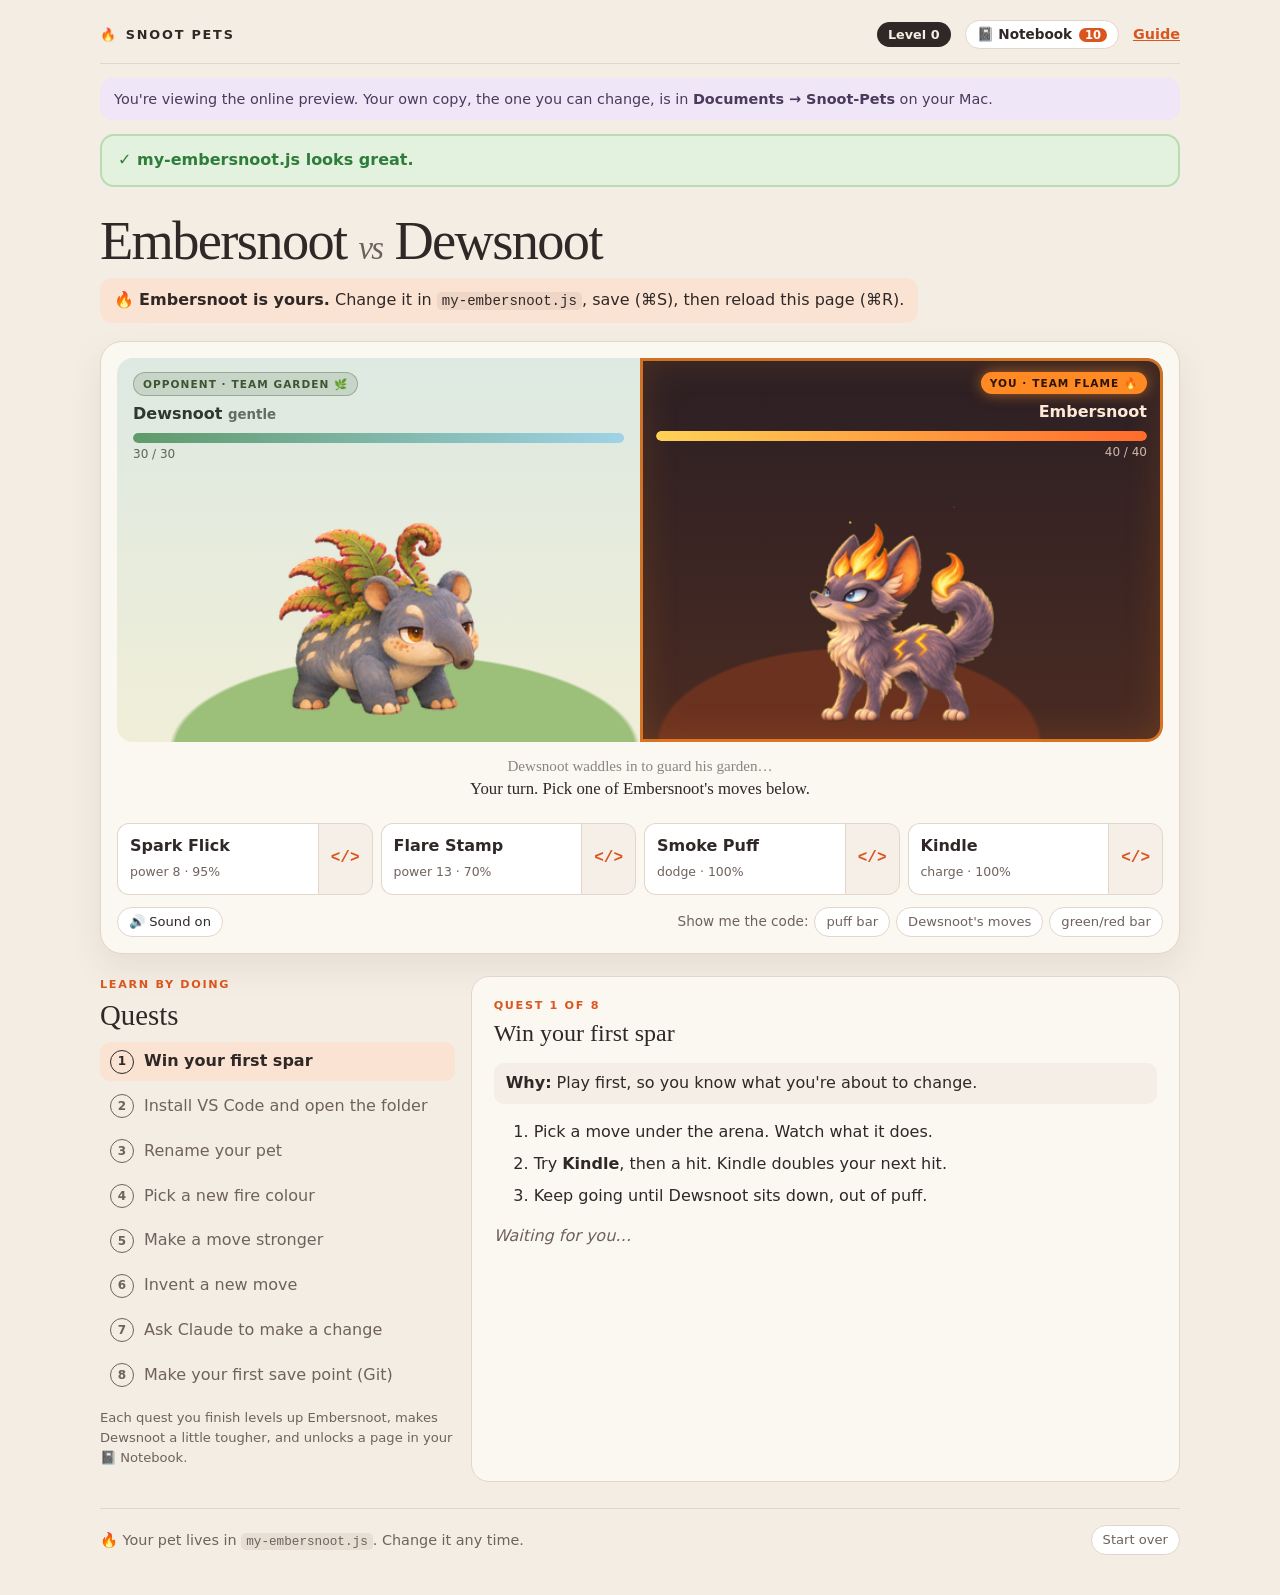
==== index.html @ 7a3603a2 "Add Codex's painted Embersnoot - Painted sprite sheet by Codex (50 frames), plus its notes, contact " ====
<!doctype html>
<html lang="en">
<head>
  <meta charset="utf-8">
  <meta name="viewport" content="width=device-width, initial-scale=1">
  <meta name="robots" content="noindex, nofollow">
  <title>Snoot Pets</title>
  <link rel="stylesheet" href="game-parts/styles.css">
  <!-- This tiny script listens for typos in my-embersnoot.js,
       so the red bar can say which line has the problem. -->
  <script>
    window.SNOOT_ERRORS = [];
    window.addEventListener("error", function (e) {
      if (String(e.filename || "").indexOf("my-embersnoot.js") !== -1)
        window.SNOOT_ERRORS.push({ line: e.lineno, message: e.message });
    });
  </script>
</head>
<body>
  <main class="shell">
    <header class="top">
      <div class="brand"><span class="brand-mark" aria-hidden="true">🔥</span> SNOOT PETS</div>
      <nav class="top-links">
        <span class="level" id="level">Level 0</span>
        <button type="button" class="notebook-btn" id="notebook-open">📓 Notebook <span class="nb-count" id="nb-count"></span></button>
        <a href="guide.html">Guide</a>
      </nav>
    </header>

    <p class="preview-banner" id="preview-banner" hidden>You're viewing the online preview. Your own copy, the one you can change, is in <b>Documents → Snoot-Pets</b> on your Mac.</p>

    <div class="whats-new" id="whats-new" role="status" hidden></div>

    <div id="checker" class="checker" role="status" aria-live="polite"></div>

    <section class="hero">
      <h1><span class="pet-name">Embersnoot</span> <span class="vs">vs</span> Dewsnoot</h1>
      <p class="yours">🔥 <b><span class="pet-name">Embersnoot</span> is yours.</b> Change it in <code>my-embersnoot.js</code>, save (⌘S), then reload this page (⌘R).</p>
    </section>

    <section class="arena-card" aria-label="Battle arena">
      <div class="arena" id="arena">
        <!-- LEFT: the opponent -->
        <div class="side side-dew">
          <span class="team-badge badge-them">OPPONENT · TEAM GARDEN 🌿</span>
          <div class="nameplate">
            <span>Dewsnoot <small id="dew-level">gentle</small></span>
            <span class="tag" id="dew-shield" hidden>fern shield</span>
          </div>
          <div class="bar"><div class="fill fill-dew" id="dew-bar"></div></div>
          <span class="puff" id="dew-puff">30 / 30</span>
          <div class="dew-stage">
            <div class="dew-mover" id="dew-mover">
              <div class="shield-bubble" id="shield-bubble" hidden></div>
              <div class="dew-scale"><div class="dew-sprite" id="dew-sprite" role="img" aria-label="Dewsnoot, the opponent: a slate-blue garden creature with a fern fan"></div></div>
            </div>
          </div>
        </div>
        <!-- RIGHT: your pet -->
        <div class="side side-ember">
          <span class="team-badge badge-you" id="badge-you">YOU · TEAM FLAME 🔥</span>
          <div class="nameplate">
            <span class="pet-name">Embersnoot</span>
            <span class="tag" id="ember-charged" hidden>kindled ×2</span>
          </div>
          <div class="bar"><div class="fill fill-ember" id="ember-bar"></div></div>
          <span class="puff" id="ember-puff">40 / 40</span>
          <canvas id="ember-canvas" class="ember-canvas" role="img" aria-label="Your pet: a painted fire creature with a crown of flames, a soot mask and a flame-tipped tail"></canvas>
        </div>
        <div class="action-banner" id="action-banner" aria-hidden="true"></div>
        <div class="fx" id="fx" aria-hidden="true"></div>
      </div>

      <p class="battle-log" id="battle-log" role="status" aria-live="polite">Getting ready…</p>
      <div class="moves" id="moves"></div>
      <div class="save-reminder" id="save-reminder" role="status" hidden></div>
      <div class="arena-foot">
        <button type="button" class="primary" id="rematch" hidden>Spar again</button>
        <button type="button" class="chip" id="sound-toggle" aria-pressed="true">🔊 Sound on</button>
        <span class="peeks">Show me the code:
          <button type="button" class="chip" data-peek="bar">puff bar</button>
          <button type="button" class="chip" data-peek="dew">Dewsnoot's moves</button>
          <button type="button" class="chip" data-peek="checker">green/red bar</button>
        </span>
      </div>
    </section>

    <section class="peek" id="peek" hidden aria-labelledby="peek-title">
      <div class="peek-head"><h2 id="peek-title">Code</h2><button type="button" class="chip" id="peek-close">Close</button></div>
      <pre class="peek-code"><code id="peek-code"></code></pre>
      <p class="eyebrow">WHAT EACH PIECE MEANS</p>
      <ul class="peek-notes" id="peek-notes"></ul>
      <p class="peek-try" id="peek-try"></p>
    </section>

    <section class="quests" aria-labelledby="quests-title">
      <div class="quests-side">
        <p class="eyebrow">LEARN BY DOING</p>
        <h2 id="quests-title">Quests</h2>
        <ol class="quest-list" id="quest-list"></ol>
        <p class="small">Each quest you finish levels up <span class="pet-name">Embersnoot</span>, makes Dewsnoot a little tougher, and unlocks a page in your 📓 Notebook.</p>
      </div>
      <div class="quest-card" id="quest-card"></div>
    </section>

    <footer class="foot">
      <p>🔥 Your pet lives in <code>my-embersnoot.js</code>. Change it any time.</p>
      <button type="button" class="chip" id="start-over">Start over</button>
    </footer>
  </main>

  <!-- The Notebook: slides in from the right -->
  <aside class="notebook" id="notebook" hidden aria-labelledby="nb-title">
    <div class="nb-head">
      <div><p class="eyebrow">WHAT I'VE LEARNED</p><h2 id="nb-title">📓 Notebook</h2></div>
      <button type="button" class="chip" id="notebook-close">Close</button>
    </div>
    <p class="small">One idea per card. Use Next and Back, or the ← → keys. Quests unlock new cards, and each chapter ends with one quick question.</p>
    <div class="nb-tabs" id="nb-tabs"></div>
    <article class="nb-card" id="nb-card"></article>
    <div class="nb-nav">
      <button type="button" class="chip" id="nb-back">← Back</button>
      <div class="nb-dots" id="nb-dots" aria-hidden="true"></div>
      <button type="button" class="primary" id="nb-next">Next →</button>
    </div>
  </aside>

  <div class="toast" id="toast" role="status" aria-live="polite" hidden></div>

  <!-- The order matters: your pet's settings load first, then the game parts that use them. -->
  <script src="my-embersnoot.js"></script>
  <script src="game-parts/checker.js"></script>
  <script src="game-parts/sounds.js"></script>
  <script src="game-parts/notebook.js"></script>
  <script src="game-parts/embersnoot.js"></script>
  <script src="game-parts/dewsnoot.js"></script>
  <script src="game-parts/battle.js"></script>
  <script src="game-parts/lessons.js"></script>
</body>
</html>
---- game-parts/styles.css ----
/* =========================================================
   STYLES — the look of the page: colours, spacing, layout.
   Try changing a colour in :root below, save, and reload.
   ========================================================= */

:root {
  --paper: #f4ede4;
  --card: #fbf7f1;
  --ink: #2f2826;
  --muted: #6f625d;
  --line: #e2d6ca;
  --ember: #d9561f;
  --ember-soft: #fbe3d3;
  --moss: #5f7a45;
  --good: #2f7d3a;
  --good-bg: #e3f2df;
  --bad: #b3261e;
  --bad-bg: #fbe4e1;
}

* { box-sizing: border-box; }
/* Safety rule: anything switched to "hidden" stays hidden, whatever other styles say. */
[hidden] { display: none !important; }
body {
  margin: 0; background: var(--paper); color: var(--ink);
  font: 16px/1.55 ui-rounded, "Avenir Next", Avenir, "Segoe UI", system-ui, sans-serif;
}
button { font: inherit; color: inherit; cursor: pointer; }
button:focus-visible, a:focus-visible { outline: 3px solid rgba(217, 86, 31, .5); outline-offset: 2px; }
code { font-family: ui-monospace, SFMono-Regular, Menlo, monospace; font-size: .88em; background: rgba(120, 90, 70, .1); padding: 1px 5px; border-radius: 5px; }
.shell { width: min(1080px, calc(100% - 32px)); margin: 0 auto; padding-bottom: 40px; }

/* header */
.top { display: flex; justify-content: space-between; align-items: center; padding: 20px 0 14px; border-bottom: 1px solid var(--line); }
.brand { font-weight: 800; letter-spacing: .14em; font-size: .8rem; display: flex; gap: 8px; align-items: center; }
.top-links { display: flex; gap: 14px; align-items: center; font-size: .9rem; }
.top-links a { color: var(--ember); font-weight: 700; }
.level { background: var(--ink); color: var(--paper); border-radius: 99px; padding: 3px 11px; font-weight: 700; font-size: .8rem; }
.preview-banner { margin: 14px 0 0; padding: 10px 14px; border-radius: 12px; background: #efe6f7; color: #4a3a5c; font-size: .9rem; }

/* green / red checker bar */
.checker { margin: 14px 0 0; border-radius: 14px; padding: 12px 16px; border: 2px solid transparent; }
.checker p { margin: 0; }
.checker.good { background: var(--good-bg); border-color: #b9dcb2; color: var(--good); }
.checker.bad { background: var(--bad-bg); border-color: var(--bad); color: #5c1410; }
.checker-title { font-weight: 800; }
.checker ul { margin: 8px 0; padding-left: 20px; }
.checker li { margin: 4px 0; }
.checker-foot { font-size: .88rem; }

/* title */
.hero h1 { font: 500 clamp(2rem, 5.5vw, 3.4rem)/1.05 Georgia, "Times New Roman", serif; letter-spacing: -.03em; margin: 26px 0 8px; }
.vs { color: var(--muted); font-style: italic; font-size: .6em; }
.yours { margin: 0 0 18px; padding: 10px 14px; background: var(--ember-soft); border-radius: 12px; display: inline-block; }

/* arena */
.arena-card { background: var(--card); border: 1px solid var(--line); border-radius: 22px; padding: 16px; box-shadow: 0 14px 34px rgba(70, 45, 30, .08); }
.arena { position: relative; display: grid; grid-template-columns: minmax(0, 1fr) minmax(0, 1fr); border-radius: 16px; overflow: hidden; min-height: 330px; }
.side { position: relative; padding: 14px 16px 0; display: flex; flex-direction: column; }
.side-ember { background: radial-gradient(90% 60% at 40% 100%, #6b3220 0 40%, transparent 41%), linear-gradient(#2b1f24, #4a2b22); color: #ffe9d6; }
.side-dew { background: radial-gradient(100% 55% at 55% 102%, #9cbf7a 0 44%, transparent 45%), linear-gradient(#dde9e2, #f0eed8); color: #2c3a2c; }
.nameplate { display: flex; justify-content: space-between; align-items: center; font-weight: 800; gap: 8px; }
.nameplate small { font-weight: 600; opacity: .7; }
.tag { font-size: .72rem; padding: 2px 8px; border-radius: 99px; background: rgba(255, 210, 86, .25); border: 1px solid rgba(255, 210, 86, .6); }
.side-dew .tag { background: rgba(95, 122, 69, .15); border-color: rgba(95, 122, 69, .5); }
.bar { height: 10px; border-radius: 99px; background: rgba(0, 0, 0, .25); margin-top: 6px; overflow: hidden; }
.side-dew .bar { background: rgba(0, 0, 0, .1); }
.fill { height: 100%; width: 100%; border-radius: 99px; transition: width .5s ease; }
.fill-ember { background: linear-gradient(90deg, #ff6b2b, #ffd256); }
.fill-dew { background: linear-gradient(90deg, #5f9a6a, #9fd3e6); }
.puff { font-size: .75rem; opacity: .75; margin-top: 2px; }
/* Codex painted Embersnoot facing left, toward Dewsnoot, so no mirroring is needed. */
.ember-canvas { display: block; width: 260px; height: 280px; margin: auto auto 0; }
.dew-stage { margin-top: auto; height: 240px; display: flex; align-items: flex-end; justify-content: center; }
.dew-mover { position: relative; width: 192px; height: 208px; margin-bottom: 6px; }
/* Dewsnoot's art faces left; the minus sign mirrors him so he faces right, toward your pet. */
.dew-scale { width: 192px; height: 208px; transform: scale(-1.12, 1.12); transform-origin: 50% 100%; }
.dew-sprite { width: 192px; height: 208px; background: url("art/dewsnoot.png") no-repeat 0 0 / 1536px 2288px; }
.fx { position: absolute; inset: 0; pointer-events: none; }
.fx-spark, .fx-drop { position: absolute; left: 0; top: 0; width: 12px; height: 12px; margin: -6px; border-radius: 50%; }
.fx-spark { background: radial-gradient(circle, #fff6c2, #ffb030 50%, rgba(255, 90, 20, 0) 72%); }
.fx-drop { background: radial-gradient(circle at 35% 35%, #ffffff, #9fe0f4 45%, rgba(80, 160, 200, .2) 75%); border-radius: 50% 50% 50% 50% / 60% 60% 40% 40%; }

.battle-log { min-height: 3.4em; margin: 14px 4px 10px; font: 1.05rem/1.4 Georgia, "Times New Roman", serif; text-align: center; }
.battle-log span { display: block; }
.log-old { opacity: .55; font-size: .9em; }
.moves { display: grid; grid-template-columns: repeat(auto-fit, minmax(160px, 1fr)); gap: 8px; }
.move { display: flex; }
.move-btn { flex: 1; text-align: left; padding: 10px 12px; border: 1px solid var(--line); border-right: 0; border-radius: 12px 0 0 12px; background: #fff; }
.move-btn:hover:not(:disabled) { border-color: var(--ember); background: #fff8f2; }
.move-btn:disabled { opacity: .5; cursor: default; }
.move-name { display: block; font-weight: 800; }
.move-detail { font-size: .78rem; color: var(--muted); }
.peek-btn { padding: 0 12px; border: 1px solid var(--line); border-radius: 0 12px 12px 0; background: #f6efe8; font-family: ui-monospace, Menlo, monospace; font-weight: 700; color: var(--ember); }
.peek-btn:hover { background: var(--ember-soft); }
.arena-foot { display: flex; flex-wrap: wrap; gap: 10px; justify-content: space-between; align-items: center; margin-top: 12px; }
.peeks { font-size: .85rem; color: var(--muted); display: flex; flex-wrap: wrap; gap: 6px; align-items: center; }
.chip { border: 1px solid var(--line); background: #fff; border-radius: 99px; padding: 4px 11px; font-size: .82rem; }
.chip:hover { border-color: var(--ember); }
.primary { border: 0; background: var(--ember); color: #fff; border-radius: 99px; padding: 9px 18px; font-weight: 800; }
.primary:hover { background: #b9440f; }

/* code peek */
.peek { margin-top: 16px; background: #221c1d; color: #f3e9e2; border-radius: 18px; padding: 18px 20px; }
.peek-head { display: flex; justify-content: space-between; align-items: center; gap: 10px; }
.peek h2 { margin: 0; font: 500 1.4rem Georgia, serif; }
.peek .chip { background: transparent; color: inherit; border-color: #5a4a48; }
.peek-code { background: #151112; border-radius: 12px; padding: 14px; overflow-x: auto; font: .9rem/1.6 ui-monospace, Menlo, monospace; color: #ffd8a8; white-space: pre-wrap; }
.peek-code code { background: none; padding: 0; }
.peek .eyebrow { color: #e7a07a; }
.peek-notes { padding-left: 18px; margin: 6px 0 12px; }
.peek-notes li { margin: 6px 0; }
.peek-notes code, .peek-try code { background: #3a2e2d; color: #ffd8a8; }
.peek-try { margin: 0; padding-top: 10px; border-top: 1px solid #3d3231; font-size: .92rem; }

/* quests */
.quests { display: grid; grid-template-columns: minmax(220px, .8fr) 1.6fr; gap: 16px; margin-top: 22px; }
.eyebrow { margin: 0 0 6px; font-size: .7rem; font-weight: 800; letter-spacing: .15em; color: var(--ember); }
.quests h2 { margin: 0 0 10px; font: 500 1.8rem Georgia, serif; }
.quest-list { list-style: none; margin: 0; padding: 0; display: grid; gap: 6px; }
.quest { display: flex; gap: 10px; align-items: center; padding: 7px 10px; border-radius: 10px; color: var(--muted); }
.quest.current { background: var(--ember-soft); color: var(--ink); font-weight: 700; }
.quest.done { color: var(--good); }
.q-mark { display: grid; place-items: center; width: 24px; height: 24px; border-radius: 50%; border: 1px solid currentColor; font-size: .75rem; font-weight: 800; flex: none; }
.quest.done .q-mark { background: var(--good); color: #fff; border-color: var(--good); }
.small { font-size: .82rem; color: var(--muted); }
.quest-card { background: var(--card); border: 1px solid var(--line); border-radius: 18px; padding: 20px 22px; }
.quest-card h3 { margin: 0 0 8px; font: 500 1.5rem Georgia, serif; }
.why { background: #f4eee6; padding: 8px 12px; border-radius: 10px; }
.steps li, .ideas li { margin: 7px 0; }
.q-status { color: var(--muted); font-style: italic; }
.preview-note { background: #efe6f7; color: #4a3a5c; padding: 8px 12px; border-radius: 10px; font-size: .9rem; }

.foot { display: flex; justify-content: space-between; align-items: center; gap: 12px; flex-wrap: wrap; margin-top: 26px; padding-top: 16px; border-top: 1px solid var(--line); color: var(--muted); font-size: .9rem; }
.foot p { margin: 0; }
.toast { position: fixed; left: 50%; bottom: 20px; transform: translateX(-50%); width: min(560px, calc(100% - 32px)); background: var(--good); color: #fff; padding: 12px 16px; border-radius: 14px; box-shadow: 0 10px 30px rgba(0, 0, 0, .25); font-weight: 700; z-index: 10; }


/* who is who */
.team-badge { align-self: flex-start; font-size: .66rem; font-weight: 800; letter-spacing: .1em; padding: 3px 9px; border-radius: 99px; margin-bottom: 6px; }
.badge-you { align-self: flex-end; background: #ff8a24; color: #2b1408; box-shadow: 0 0 14px rgba(255, 138, 36, .6); }
.badge-them { background: rgba(60, 90, 50, .14); color: #3d5530; border: 1px solid rgba(60, 90, 50, .35); }
.side-ember { box-shadow: inset 0 0 0 3px rgba(255, 138, 36, .75), inset 0 0 40px rgba(255, 138, 36, .18); border-radius: 0 16px 16px 0; }
.side-ember .nameplate { flex-direction: row-reverse; }
.side-ember .puff { text-align: right; }
.side-ember .bar { transform: scaleX(-1); }

/* action banner, pop-ups, heal sparkles, shield bubble */
.action-banner { position: absolute; top: 46%; left: 50%; transform: translate(-50%, -50%) scale(.8); padding: 8px 16px; border-radius: 99px; font-weight: 800; white-space: nowrap; opacity: 0; transition: opacity .2s, transform .2s; pointer-events: none; z-index: 3; box-shadow: 0 6px 20px rgba(0, 0, 0, .25); }
.action-banner.show { opacity: 1; transform: translate(-50%, -50%) scale(1); }
.banner-ember { background: #ff8a24; color: #2b1408; }
.banner-dew { background: #e6f2dc; color: #2c4a24; border: 1px solid #9cbf7a; }
.fx-pop { position: absolute; font: 900 1.5rem/1 ui-rounded, "Avenir Next", system-ui, sans-serif; white-space: nowrap; text-shadow: 0 2px 0 rgba(0, 0, 0, .25), 0 0 8px rgba(255, 255, 255, .5); z-index: 4; }
.pop-dmg { color: #ff4a2b; font-size: 2rem; }
.pop-miss { color: #8d8d8d; }
.pop-heal { color: #3fae4f; font-size: 1.9rem; }
.pop-info { color: #ffd256; font-size: 1.05rem; -webkit-text-stroke: .5px #6b3a10; }
.fx-heal { position: absolute; color: #6fdc7c; font-size: 1.1rem; text-shadow: 0 0 6px #b8ffbf; z-index: 4; }
.shield-bubble { position: absolute; inset: 18% -8% -2% -8%; border-radius: 50% 50% 46% 46%; background: radial-gradient(ellipse at 50% 40%, rgba(160, 220, 140, .05), rgba(110, 180, 90, .28) 70%, rgba(80, 140, 60, .45)); border: 2px dashed rgba(70, 130, 50, .7); z-index: 2; animation: bubble 1.6s ease-in-out infinite; pointer-events: none; }
@keyframes bubble { 50% { transform: scale(1.04); } }

/* notebook drawer */
.notebook-btn { border: 1px solid var(--line); background: #fff; border-radius: 99px; padding: 3px 11px; font-size: .85rem; font-weight: 700; }
.notebook-btn:hover { border-color: var(--ember); }
.nb-count { background: var(--ember); color: #fff; border-radius: 99px; padding: 0 6px; font-size: .72rem; margin-left: 2px; }
.nb-count:empty { display: none; }
.notebook { position: fixed; top: 0; right: 0; bottom: 0; width: min(440px, 100%); background: var(--paper); border-left: 1px solid var(--line); box-shadow: -14px 0 40px rgba(40, 25, 15, .2); overflow-y: auto; padding: 20px 20px 40px; z-index: 20; }
.nb-head { display: flex; justify-content: space-between; align-items: flex-start; }
.nb-head h2 { margin: 0; font: 500 1.7rem Georgia, serif; }
.nb-page { background: var(--card); border: 1px solid var(--line); border-radius: 16px; padding: 14px 16px; margin: 12px 0; }
.nb-page h3 { margin: 0 0 6px; font: 500 1.2rem Georgia, serif; }
.nb-page p { margin: 6px 0; font-size: .93rem; }
.nb-from { font-size: .72rem; font-weight: 800; letter-spacing: .08em; color: var(--ember); text-transform: uppercase; }
.nb-page.locked { opacity: .55; background: transparent; border-style: dashed; }
.nb-page pre { background: #221c1d; color: #ffd8a8; border-radius: 10px; padding: 10px 12px; font: .82rem/1.55 ui-monospace, Menlo, monospace; white-space: pre-wrap; margin: 8px 0; }
.nb-takeaway { background: var(--ember-soft); border-radius: 10px; padding: 7px 10px; font-size: .9rem; }
.nb-pic { margin: 8px 0; }
.nb-strip { width: 346px; max-width: 100%; height: 62px; background: url("art/dewsnoot.png") no-repeat 0 0 / 461px 686px; border-radius: 8px; border: 1px solid var(--line); background-color: #fff; }
.nb-strip-labels { display: flex; font: .7rem ui-monospace, Menlo, monospace; color: var(--muted); }
.nb-strip-labels span { width: 57.6px; text-align: center; }
.nb-diagram { display: flex; gap: 8px; align-items: stretch; font-size: .82rem; }
.nb-box { flex: 1; border: 2px solid var(--line); border-radius: 12px; padding: 8px; text-align: center; background: #fff; }
.nb-box b { display: block; font-size: 1.4rem; }
.nb-box.dim { opacity: .5; border-style: dashed; }
.nb-swatches { display: flex; gap: 6px; flex-wrap: wrap; }
.nb-swatches span { padding: 4px 8px; border-radius: 8px; font: .78rem ui-monospace, Menlo, monospace; color: #fff; text-shadow: 0 1px 2px rgba(0,0,0,.5); }

/* notebook flashcards */
.nb-tabs { display: grid; grid-template-columns: 1fr 1fr; gap: 6px; margin: 12px 0; }
.nb-tab { display: flex; gap: 8px; align-items: center; text-align: left; border: 1px solid var(--line); background: #fff; border-radius: 12px; padding: 7px 9px; font-size: .8rem; }
.nb-tab small { display: block; color: var(--muted); font-size: .72rem; }
.nb-tab[aria-pressed="true"] { border-color: var(--ember); background: var(--ember-soft); }
.nb-tab-icon { font-size: 1.2rem; }
.nb-card { background: var(--card); border: 1px solid var(--line); border-radius: 16px; padding: 16px 18px; min-height: 300px; }
.nb-card h3 { margin: 2px 0 10px; font: 500 1.35rem Georgia, serif; }
.nb-card p { margin: 6px 0; font-size: .95rem; }
.nb-card.locked { opacity: .6; border-style: dashed; background: transparent; }
.nb-part { padding: 8px 0; border-top: 1px solid var(--line); }
.nb-label { margin: 0 0 4px !important; font-size: .68rem !important; font-weight: 800; letter-spacing: .14em; text-transform: uppercase; color: var(--muted); }
.nb-remember { background: var(--ember-soft); border: 0; border-radius: 10px; padding: 8px 10px; margin-top: 6px; }
.nb-card pre { background: #221c1d; color: #ffd8a8; border-radius: 10px; padding: 10px 12px; font: .82rem/1.55 ui-monospace, Menlo, monospace; white-space: pre-wrap; margin: 6px 0; }
.nb-quote { font-style: italic; background: #f4eee6; padding: 8px 10px; border-radius: 10px; }
.nb-nav { display: flex; justify-content: space-between; align-items: center; gap: 8px; margin-top: 12px; }
.nb-nav .chip:disabled { opacity: .4; cursor: default; }
.nb-dots { display: flex; gap: 5px; align-items: center; }
.nb-dot { width: 9px; height: 9px; border-radius: 50%; background: var(--line); }
.nb-dot.on { background: var(--ember); }
.nb-dot.q { width: 16px; height: 16px; display: grid; place-items: center; font-size: .65rem; font-weight: 800; color: #fff; background: #b9aa9e; }
.nb-dot.q.on { background: var(--ember); }
.nb-options { display: grid; gap: 8px; margin: 10px 0; }
.nb-option { text-align: left; border: 2px solid var(--line); background: #fff; border-radius: 12px; padding: 10px 12px; font-weight: 600; }
.nb-option:hover { border-color: var(--ember); }
.nb-option.right { border-color: var(--good); background: var(--good-bg); }
.nb-option.wrong { border-color: var(--bad); background: var(--bad-bg); }
.nb-feedback.good { color: var(--good); }
.nb-feedback.bad { color: var(--bad); }

/* what's new note */
.whats-new { margin: 14px 0 0; padding: 12px 14px; border-radius: 14px; background: #fff7e0; border: 2px solid #f1d27a; color: #4a3a12; display: flex; gap: 12px; align-items: flex-start; justify-content: space-between; }
/* "display: flex" above would beat the page's hidden switch, so this line makes hidden win. */
.whats-new[hidden] { display: none; }
.whats-new ul { margin: 6px 0 0; padding-left: 18px; }
.whats-new p { margin: 0; }
.quest.done button { all: unset; cursor: pointer; display: flex; gap: 10px; align-items: center; width: 100%; }
.quest.done button:hover .q-title { text-decoration: underline; }
.q-nb { margin-left: auto; font-size: .8rem; opacity: .7; }

/* save-point reminder */
.save-reminder { margin-top: 12px; padding: 12px 14px; border-radius: 14px; background: #eef3fb; border: 2px solid #8fb1e3; color: #23395e; }
.save-reminder p { margin: 0 0 8px; }
.save-actions { display: flex; gap: 8px; flex-wrap: wrap; align-items: center; }

/* guide page */
.guide { max-width: 820px; }
.guide section { background: var(--card); border: 1px solid var(--line); border-radius: 18px; padding: 20px 24px; margin: 14px 0; }
.guide h2 { margin: 0 0 10px; font: 500 1.6rem Georgia, serif; }
.guide .big { background: var(--ember-soft); border-color: #f1c4a6; }
.tree { background: #221c1d; color: #ffd8a8; border-radius: 12px; padding: 14px 16px; font: .9rem/1.7 ui-monospace, Menlo, monospace; overflow-x: auto; }
.guide dt { font-weight: 800; margin-top: 8px; }
.guide dd { margin: 2px 0 0; color: var(--muted); }

@media (max-width: 720px) {
  .quests { grid-template-columns: 1fr; }
  .arena { min-height: 260px; }
  .side { padding: 10px 10px 0; }
  .dew-stage { height: 170px; }
  .dew-mover { width: 150px; height: 162px; }
  .dew-scale { transform: scale(-.78, .78); transform-origin: 50% 0; margin-left: -21px; }
  .ember-canvas { width: 160px; height: 172px; }
  .team-badge { font-size: .56rem; letter-spacing: .04em; padding: 2px 7px; }
  .dew-mover { margin-bottom: 0; }
  .hero h1 { margin-top: 18px; }
}
@media (prefers-reduced-motion: reduce) {
  * { transition: none !important; scroll-behavior: auto !important; }
}
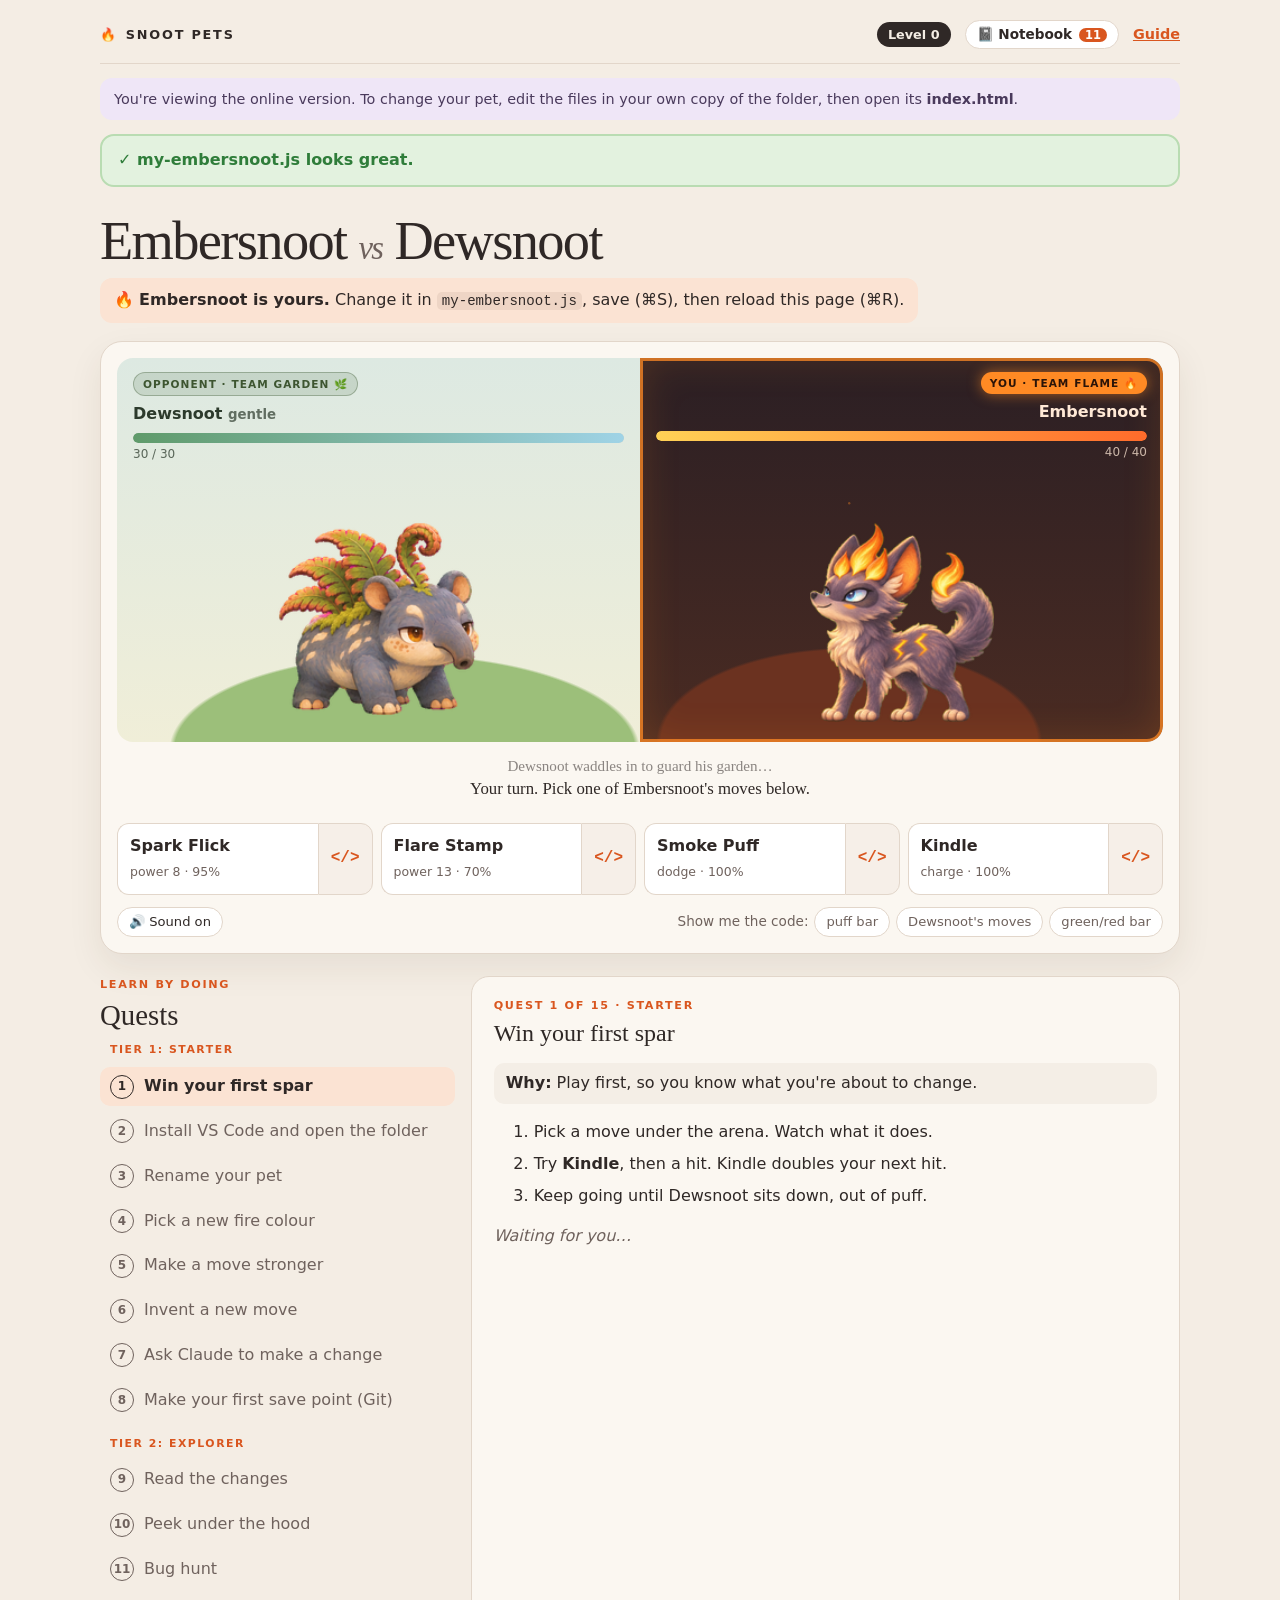
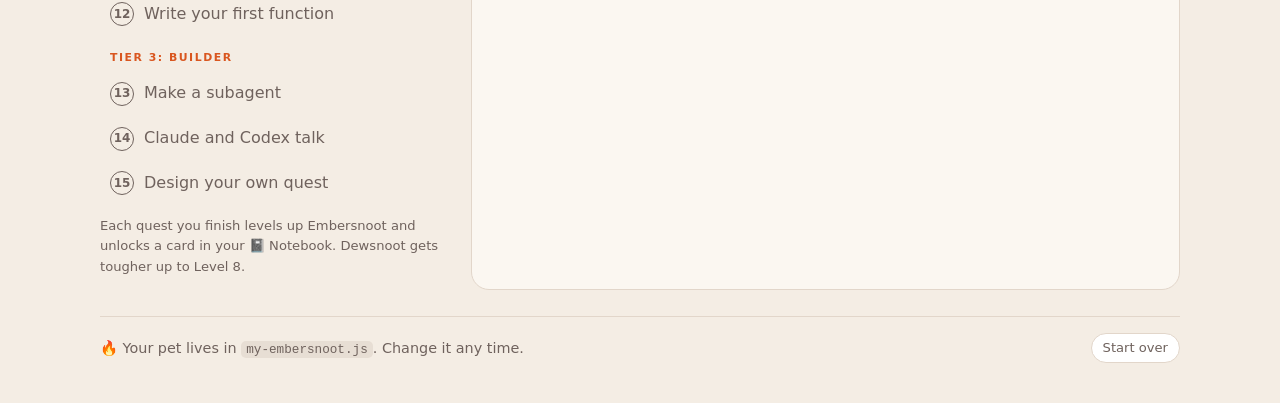
==== commit dca3db2b: "Add quest tiers, practice files, lore and your own quests - Quests now come in three tiers: Starter " ====
--- a/index.html
+++ b/index.html
@@ -6,13 +6,13 @@
   <meta name="robots" content="noindex, nofollow">
   <title>Snoot Pets</title>
   <link rel="stylesheet" href="game-parts/styles.css">
-  <!-- This tiny script listens for typos in my-embersnoot.js,
-       so the red bar can say which line has the problem. -->
+  <!-- This tiny script listens for typos in YOUR files (my-… and practice/…),
+       so the red bar can say which file and line has the problem. -->
   <script>
     window.SNOOT_ERRORS = [];
     window.addEventListener("error", function (e) {
-      if (String(e.filename || "").indexOf("my-embersnoot.js") !== -1)
-        window.SNOOT_ERRORS.push({ line: e.lineno, message: e.message });
+      var m = String(e.filename || "").match(/(my-[a-z-]+\.js|practice\/[a-z-]+\.js)$/);
+      if (m) window.SNOOT_ERRORS.push({ file: m[1], line: e.lineno, message: e.message });
     });
   </script>
 </head>
@@ -27,7 +27,7 @@
       </nav>
     </header>
 
-    <p class="preview-banner" id="preview-banner" hidden>You're viewing the online preview. Your own copy, the one you can change, is in <b>Documents → Snoot-Pets</b> on your Mac.</p>
+    <p class="preview-banner" id="preview-banner" hidden>You're viewing the online version. To change your pet, edit the files in your own copy of the folder, then open its <b>index.html</b>.</p>
 
     <div class="whats-new" id="whats-new" role="status" hidden></div>
 
@@ -98,7 +98,8 @@
         <p class="eyebrow">LEARN BY DOING</p>
         <h2 id="quests-title">Quests</h2>
         <ol class="quest-list" id="quest-list"></ol>
-        <p class="small">Each quest you finish levels up <span class="pet-name">Embersnoot</span>, makes Dewsnoot a little tougher, and unlocks a page in your 📓 Notebook.</p>
+        <div class="my-quests" id="my-quests" hidden></div>
+        <p class="small">Each quest you finish levels up <span class="pet-name">Embersnoot</span> and unlocks a card in your 📓 Notebook. Dewsnoot gets tougher up to Level 8.</p>
       </div>
       <div class="quest-card" id="quest-card"></div>
     </section>
@@ -129,6 +130,10 @@
 
   <!-- The order matters: your pet's settings load first, then the game parts that use them. -->
   <script src="my-embersnoot.js"></script>
+  <script src="my-lore.js"></script>
+  <script src="my-quests.js"></script>
+  <script src="practice/bug-hunt.js"></script>
+  <script src="practice/my-functions.js"></script>
   <script src="game-parts/checker.js"></script>
   <script src="game-parts/sounds.js"></script>
   <script src="game-parts/notebook.js"></script>
--- a/game-parts/styles.css
+++ b/game-parts/styles.css
@@ -225,6 +225,25 @@
 .quest.done button:hover .q-title { text-decoration: underline; }
 .q-nb { margin-left: auto; font-size: .8rem; opacity: .7; }
 
+/* quest tiers, practice boards, your quests, lore cards */
+.tier-head { list-style: none; margin: 10px 0 2px; padding: 0 10px; font-size: .68rem; font-weight: 800; letter-spacing: .14em; text-transform: uppercase; color: var(--ember); }
+.tier-head:first-child { margin-top: 0; }
+.board { margin: 12px 0; padding: 10px 14px; border-radius: 12px; background: #f4eee6; border: 1px solid var(--line); }
+.board-title { margin: 0 0 6px; font-weight: 800; }
+.board ul { margin: 0; padding: 0; list-style: none; }
+.board li { margin: 4px 0; font-family: ui-monospace, Menlo, monospace; font-size: .86rem; }
+.board li.ok { color: var(--good); }
+.board li.no { color: var(--bad); }
+.board-bonus { margin: 4px 0 0; font-size: .88rem; color: var(--muted); }
+.hint { margin: 6px 0; padding: 6px 12px; border-radius: 10px; background: #fff; border: 1px dashed var(--line); }
+.hint summary { cursor: pointer; font-weight: 700; color: var(--ember); }
+.hint p { margin: 6px 0 2px; }
+.quest-card pre { background: #221c1d; color: #ffd8a8; border-radius: 10px; padding: 10px 12px; font: .8rem/1.55 ui-monospace, Menlo, monospace; white-space: pre-wrap; margin: 8px 0; }
+.my-quests { margin-top: 14px; padding-top: 12px; border-top: 1px solid var(--line); }
+.q-err { color: var(--bad); }
+.nb-lore { background: #fbf3e2; }
+.lore-text { font: 1.05rem/1.6 Georgia, "Times New Roman", serif; }
+
 /* save-point reminder */
 .save-reminder { margin-top: 12px; padding: 12px 14px; border-radius: 14px; background: #eef3fb; border: 2px solid #8fb1e3; color: #23395e; }
 .save-reminder p { margin: 0 0 8px; }
@@ -252,5 +271,5 @@
   .hero h1 { margin-top: 18px; }
 }
 @media (prefers-reduced-motion: reduce) {
-  * { transition: none !important; scroll-behavior: auto !important; }
-}
+  * { transition: none !important; scroll-behavior: auto !important; animation: none !important; }
+}
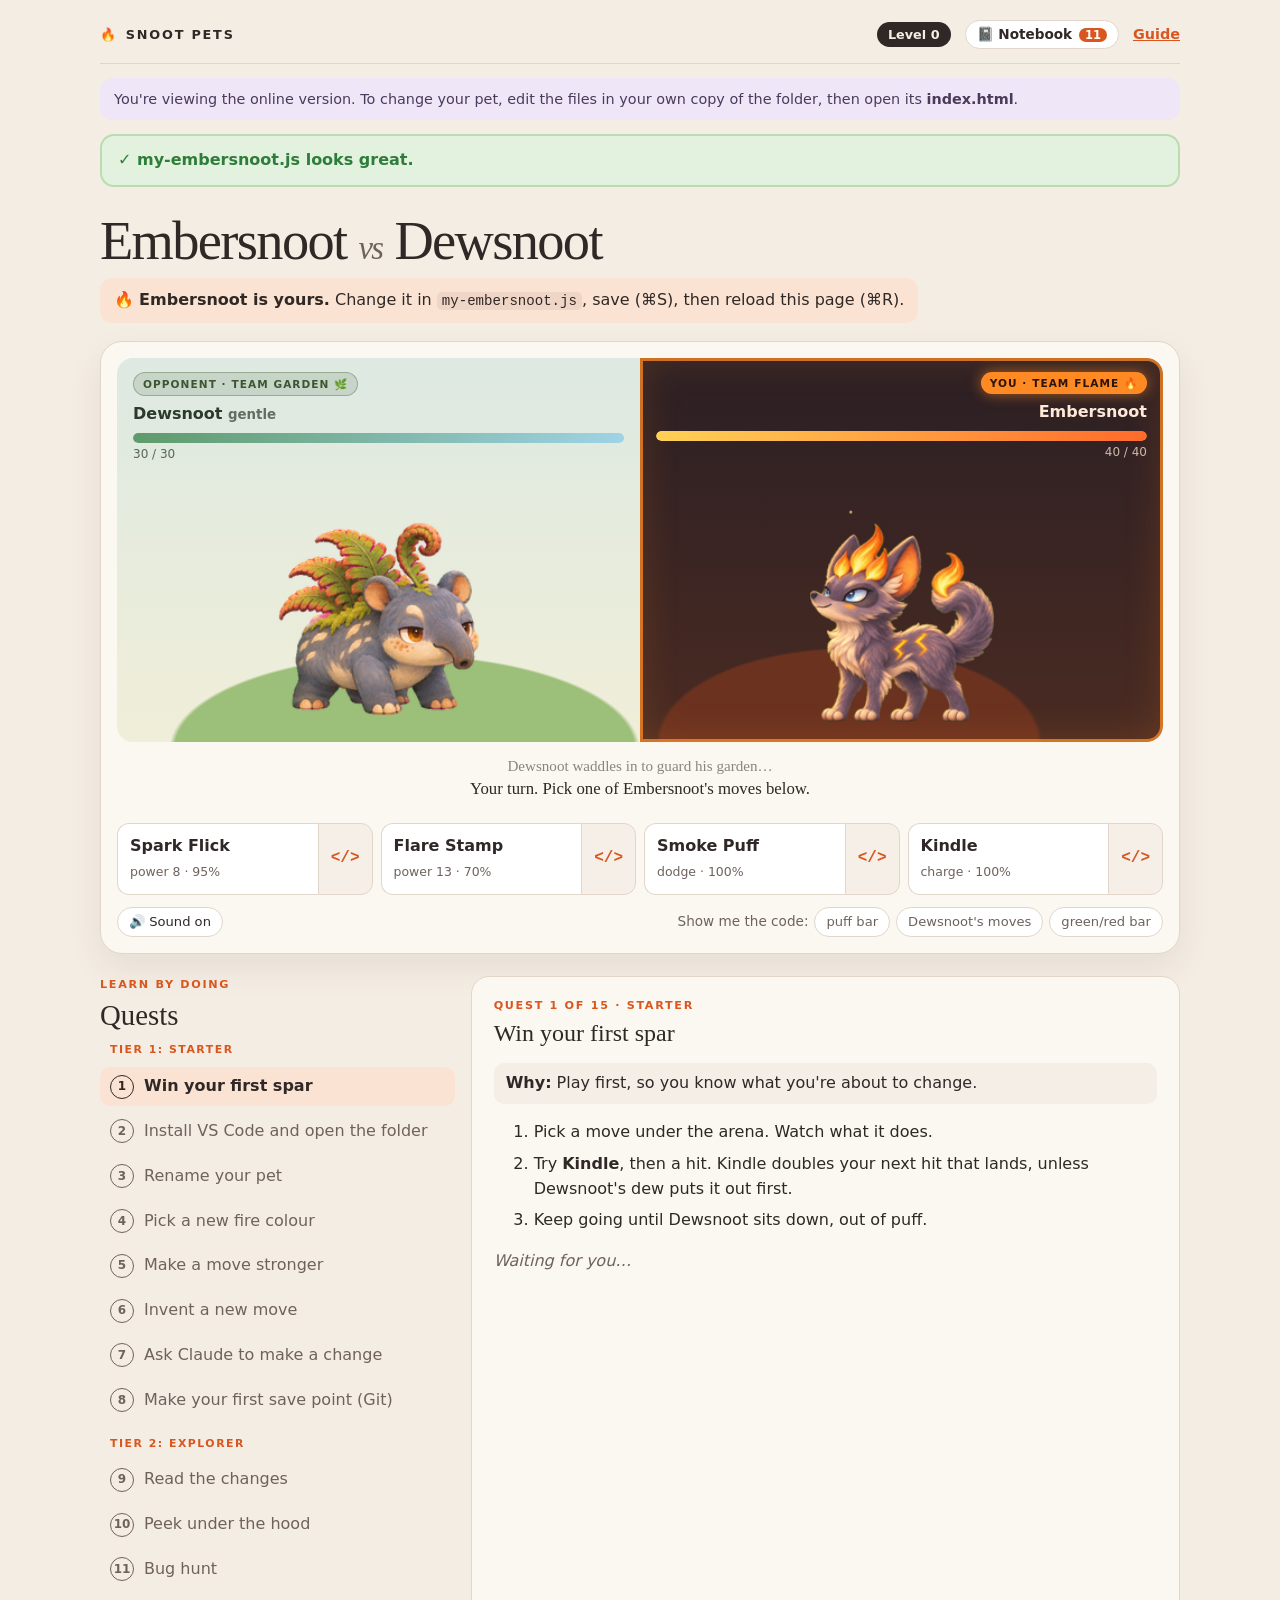
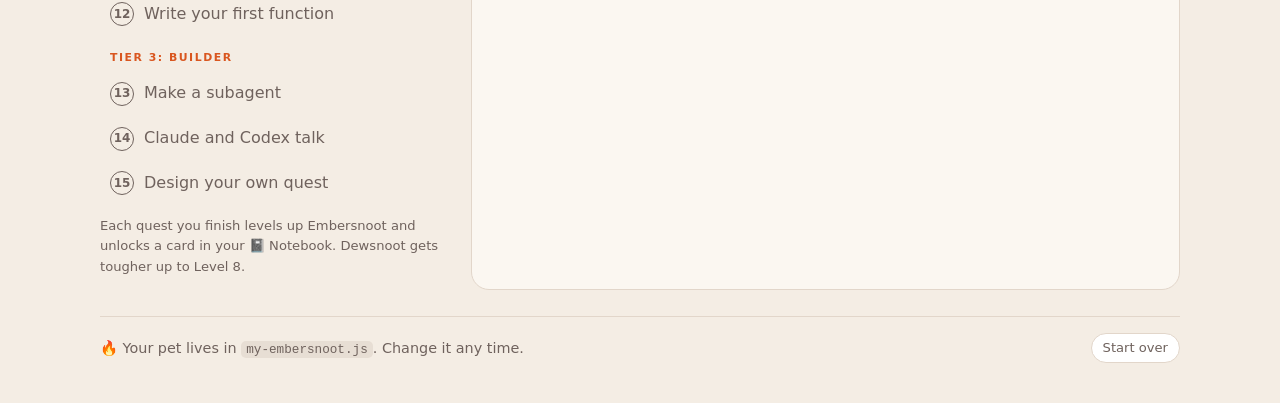
==== commit 45958142: "Round 5 follow-ups: clear result banner, Kindle wording, project notes - The old "wins!" banner now " ====
--- a/index.html
+++ b/index.html
@@ -116,7 +116,7 @@
       <div><p class="eyebrow">WHAT I'VE LEARNED</p><h2 id="nb-title">📓 Notebook</h2></div>
       <button type="button" class="chip" id="notebook-close">Close</button>
     </div>
-    <p class="small">One idea per card. Use Next and Back, or the ← → keys. Quests unlock new cards, and each chapter ends with one quick question.</p>
+    <p class="small">One idea per card. Use Next and Back, or the ← → keys. Quests unlock new cards, and each learning chapter ends with one quick question.</p>
     <div class="nb-tabs" id="nb-tabs"></div>
     <article class="nb-card" id="nb-card"></article>
     <div class="nb-nav">
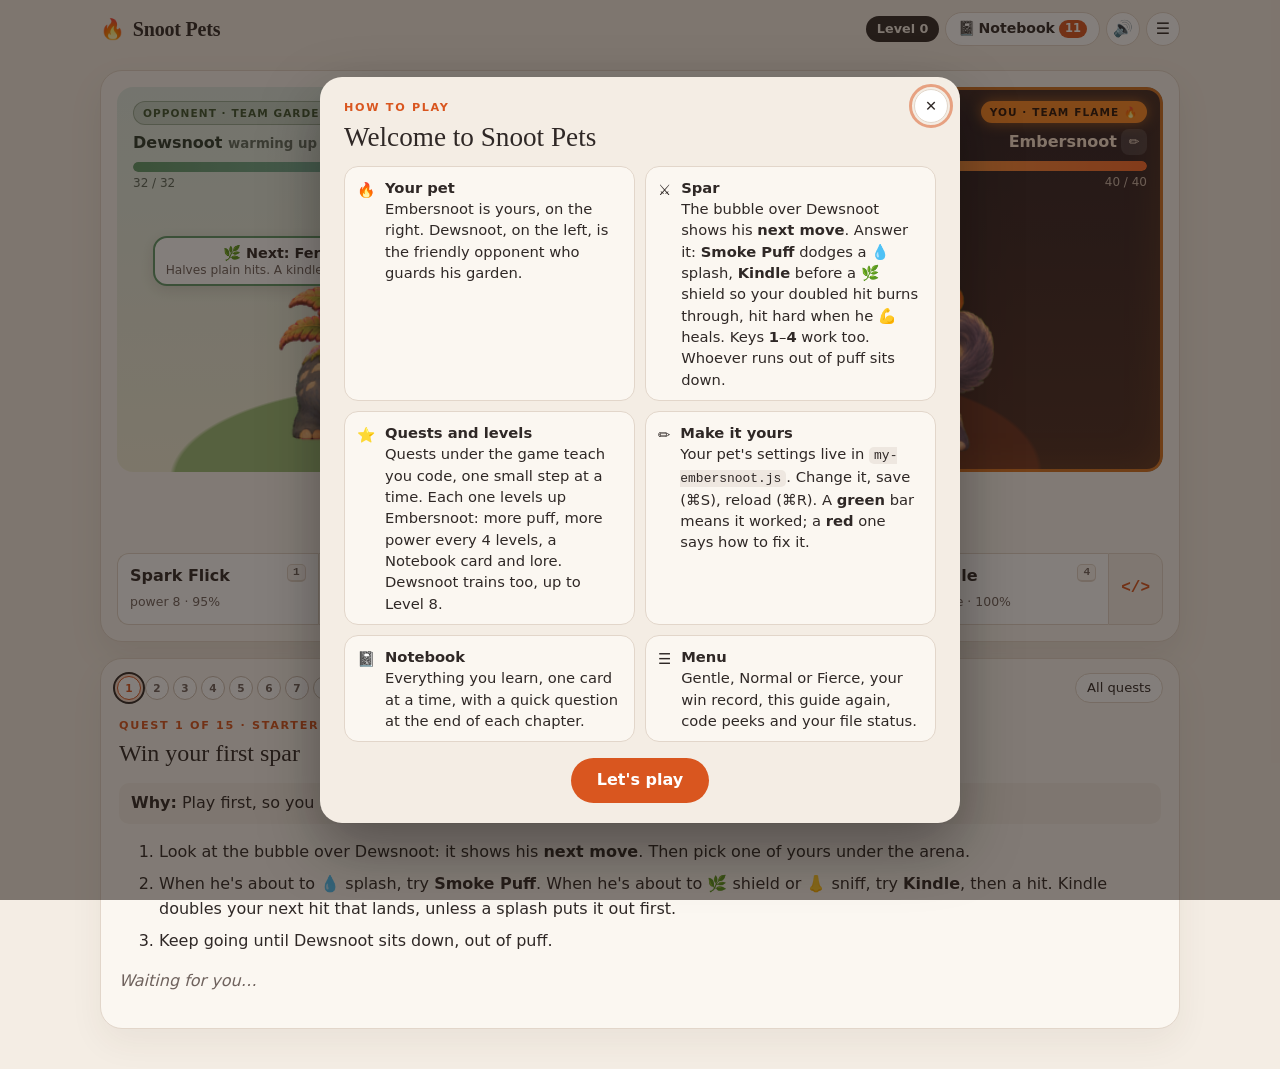
==== commit c4ff1a60: "Rounds 6 and 7: cleaner screen layout and fight rework Round 6: slim top bar, ☰ menu, one quest at a" ====
--- a/index.html
+++ b/index.html
@@ -18,25 +18,19 @@
 </head>
 <body>
   <main class="shell">
+    <!-- TOP BAR: just the essentials. Everything else lives in the ☰ menu. -->
     <header class="top">
-      <div class="brand"><span class="brand-mark" aria-hidden="true">🔥</span> SNOOT PETS</div>
-      <nav class="top-links">
+      <div class="brand"><span aria-hidden="true">🔥</span> Snoot Pets</div>
+      <nav class="top-actions">
         <span class="level" id="level">Level 0</span>
-        <button type="button" class="notebook-btn" id="notebook-open">📓 Notebook <span class="nb-count" id="nb-count"></span></button>
-        <a href="guide.html">Guide</a>
+        <button type="button" class="top-btn" id="notebook-open" aria-label="Notebook">📓<span class="top-label"> Notebook</span><span class="nb-count" id="nb-count"></span></button>
+        <button type="button" class="top-btn icon" id="sound-toggle" aria-pressed="true" aria-label="Sound on">🔊</button>
+        <button type="button" class="top-btn icon" id="more-open" aria-label="Menu">☰</button>
       </nav>
     </header>
 
-    <p class="preview-banner" id="preview-banner" hidden>You're viewing the online version. To change your pet, edit the files in your own copy of the folder, then open its <b>index.html</b>.</p>
-
-    <div class="whats-new" id="whats-new" role="status" hidden></div>
-
-    <div id="checker" class="checker" role="status" aria-live="polite"></div>
-
-    <section class="hero">
-      <h1><span class="pet-name">Embersnoot</span> <span class="vs">vs</span> Dewsnoot</h1>
-      <p class="yours">🔥 <b><span class="pet-name">Embersnoot</span> is yours.</b> Change it in <code>my-embersnoot.js</code>, save (⌘S), then reload this page (⌘R).</p>
-    </section>
+    <!-- Only shows when something needs your attention (or right after a change worked). -->
+    <div id="checker" class="checker" role="status" aria-live="polite" hidden></div>
 
     <section class="arena-card" aria-label="Battle arena">
       <div class="arena" id="arena">
@@ -45,11 +39,13 @@
           <span class="team-badge badge-them">OPPONENT · TEAM GARDEN 🌿</span>
           <div class="nameplate">
             <span>Dewsnoot <small id="dew-level">gentle</small></span>
-            <span class="tag" id="dew-shield" hidden>fern shield</span>
+            <span class="tags"><span class="tag" id="dew-shield" hidden>fern shield</span><span class="tag" id="dew-scent" hidden>has your scent</span></span>
           </div>
           <div class="bar"><div class="fill fill-dew" id="dew-bar"></div></div>
           <span class="puff" id="dew-puff">30 / 30</span>
           <div class="dew-stage">
+            <!-- Dewsnoot's next move. It never lies: what it shows is what he does. -->
+            <div class="intent" id="dew-intent" role="status" aria-live="polite" hidden></div>
             <div class="dew-mover" id="dew-mover">
               <div class="shield-bubble" id="shield-bubble" hidden></div>
               <div class="dew-scale"><div class="dew-sprite" id="dew-sprite" role="img" aria-label="Dewsnoot, the opponent: a slate-blue garden creature with a fern fan"></div></div>
@@ -60,12 +56,20 @@
         <div class="side side-ember">
           <span class="team-badge badge-you" id="badge-you">YOU · TEAM FLAME 🔥</span>
           <div class="nameplate">
-            <span class="pet-name">Embersnoot</span>
+            <span class="name-wrap"><span class="pet-name">Embersnoot</span><button type="button" class="rename-btn" id="rename-open" title="Try a new name" aria-label="Try a new name">✏️</button></span>
             <span class="tag" id="ember-charged" hidden>kindled ×2</span>
           </div>
           <div class="bar"><div class="fill fill-ember" id="ember-bar"></div></div>
           <span class="puff" id="ember-puff">40 / 40</span>
           <canvas id="ember-canvas" class="ember-canvas" role="img" aria-label="Your pet: a painted fire creature with a crown of flames, a soot mask and a flame-tipped tail"></canvas>
+          <!-- Try a new name: a preview, plus the line to paste into my-embersnoot.js -->
+          <div class="rename-pop" id="rename-pop" hidden>
+            <label for="rename-input"><b>Try a new name</b></label>
+            <input id="rename-input" maxlength="18" autocomplete="off">
+            <p class="small">This is a preview. To keep it, put this line in <code>my-embersnoot.js</code> (replace the <code>name:</code> line), then save ⌘S and reload ⌘R:</p>
+            <pre class="rename-line"><code id="rename-line"></code></pre>
+            <div class="rename-actions"><button type="button" class="primary" id="rename-copy">Copy line</button><button type="button" class="chip" id="rename-close">Done</button></div>
+          </div>
         </div>
         <div class="action-banner" id="action-banner" aria-hidden="true"></div>
         <div class="fx" id="fx" aria-hidden="true"></div>
@@ -73,16 +77,8 @@
 
       <p class="battle-log" id="battle-log" role="status" aria-live="polite">Getting ready…</p>
       <div class="moves" id="moves"></div>
+      <div class="arena-foot"><button type="button" class="primary" id="rematch" hidden>Spar again</button></div>
       <div class="save-reminder" id="save-reminder" role="status" hidden></div>
-      <div class="arena-foot">
-        <button type="button" class="primary" id="rematch" hidden>Spar again</button>
-        <button type="button" class="chip" id="sound-toggle" aria-pressed="true">🔊 Sound on</button>
-        <span class="peeks">Show me the code:
-          <button type="button" class="chip" data-peek="bar">puff bar</button>
-          <button type="button" class="chip" data-peek="dew">Dewsnoot's moves</button>
-          <button type="button" class="chip" data-peek="checker">green/red bar</button>
-        </span>
-      </div>
     </section>
 
     <section class="peek" id="peek" hidden aria-labelledby="peek-title">
@@ -93,22 +89,59 @@
       <p class="peek-try" id="peek-try"></p>
     </section>
 
-    <section class="quests" aria-labelledby="quests-title">
-      <div class="quests-side">
-        <p class="eyebrow">LEARN BY DOING</p>
-        <h2 id="quests-title">Quests</h2>
+    <!-- QUESTS: one at a time, right under the game. -->
+    <section class="questbar" aria-label="Quests">
+      <div class="qb-head">
+        <div class="qb-dots" id="quest-dots" aria-label="Quest progress"></div>
+        <button type="button" class="chip" id="all-quests-toggle" aria-expanded="false">All quests</button>
+      </div>
+      <div class="quest-card" id="quest-card"></div>
+      <div class="all-quests" id="all-quests" hidden>
         <ol class="quest-list" id="quest-list"></ol>
         <div class="my-quests" id="my-quests" hidden></div>
-        <p class="small">Each quest you finish levels up <span class="pet-name">Embersnoot</span> and unlocks a card in your 📓 Notebook. Dewsnoot gets tougher up to Level 8.</p>
+        <p class="small">Each quest levels up <span class="pet-name">Embersnoot</span>: a little more puff and, every 4 levels, more power. It also unlocks a 📓 Notebook card. Dewsnoot gets tougher up to Level 8.</p>
       </div>
-      <div class="quest-card" id="quest-card"></div>
     </section>
+  </main>
 
-    <footer class="foot">
-      <p>🔥 Your pet lives in <code>my-embersnoot.js</code>. Change it any time.</p>
-      <button type="button" class="chip" id="start-over">Start over</button>
-    </footer>
-  </main>
+  <!-- ☰ MENU: the extras, out of the way of the game -->
+  <aside class="drawer" id="more" hidden aria-labelledby="more-title">
+    <div class="nb-head"><h2 id="more-title">☰ Menu</h2><button type="button" class="chip" id="more-close">Close</button></div>
+    <div class="menu-block">
+      <p class="eyebrow">YOUR FILES</p>
+      <p id="menu-status">✓ Your files look good.</p>
+      <p class="small">🔥 Your pet lives in <code>my-embersnoot.js</code>. Change it any time: save ⌘S, then reload ⌘R.</p>
+      <p class="small preview-note" id="preview-banner" hidden>You're viewing the online version, which can't see your files. To change your pet, edit your own copy of the folder and open its <b>index.html</b>.</p>
+    </div>
+    <div class="menu-block">
+      <p class="eyebrow">SPARRING</p>
+      <p class="small">How tough is Dewsnoot?</p>
+      <div class="menu-chips diff-chips" id="diff-chips" role="radiogroup" aria-label="Difficulty">
+        <button type="button" class="chip" data-diff="gentle" role="radio">Gentle</button>
+        <button type="button" class="chip" data-diff="normal" role="radio">Normal</button>
+        <button type="button" class="chip" data-diff="fierce" role="radio">Fierce</button>
+      </div>
+      <p class="small" id="diff-note"></p>
+      <p class="record" id="record"></p>
+      <p class="small">Keys: press <kbd>1</kbd>–<kbd>4</kbd> to pick a move.</p>
+    </div>
+    <div class="menu-block">
+      <p class="eyebrow">BEHIND THE SCENES</p>
+      <p class="small">See the code that makes each part work:</p>
+      <div class="menu-chips">
+        <button type="button" class="chip" data-peek="bar">The puff bar</button>
+        <button type="button" class="chip" data-peek="dew">Dewsnoot's moves</button>
+        <button type="button" class="chip" data-peek="checker">The green/red bar</button>
+      </div>
+      <p class="small">Each move button also has its own <b>&lt;/&gt;</b>.</p>
+    </div>
+    <div class="menu-block">
+      <p class="eyebrow">MORE</p>
+      <p><button type="button" class="chip" id="howto-open">❓ How to play</button></p>
+      <p><a href="guide.html">📖 Read the full guide</a></p>
+      <p><button type="button" class="chip" id="start-over">Start over</button> <span class="small">wipes quests, level and wins</span></p>
+    </div>
+  </aside>
 
   <!-- The Notebook: slides in from the right -->
   <aside class="notebook" id="notebook" hidden aria-labelledby="nb-title">
@@ -125,6 +158,14 @@
       <button type="button" class="primary" id="nb-next">Next →</button>
     </div>
   </aside>
+
+  <!-- POP-UP: "How to play" and short intros. Closes with ✕, Esc, or a click outside. -->
+  <div class="modal-backdrop" id="modal" hidden>
+    <div class="modal" role="dialog" aria-modal="true" aria-labelledby="modal-title">
+      <button type="button" class="modal-x" id="modal-x" aria-label="Close">✕</button>
+      <div id="modal-body"></div>
+    </div>
+  </div>
 
   <div class="toast" id="toast" role="status" aria-live="polite" hidden></div>
 
--- a/game-parts/styles.css
+++ b/game-parts/styles.css
@@ -31,17 +31,21 @@
 .shell { width: min(1080px, calc(100% - 32px)); margin: 0 auto; padding-bottom: 40px; }
 
 /* header */
-.top { display: flex; justify-content: space-between; align-items: center; padding: 20px 0 14px; border-bottom: 1px solid var(--line); }
-.brand { font-weight: 800; letter-spacing: .14em; font-size: .8rem; display: flex; gap: 8px; align-items: center; }
+.top { display: flex; justify-content: space-between; align-items: center; gap: 10px; padding: 12px 0; margin-bottom: 12px; }
+.brand { font: 600 1.25rem/1 Georgia, "Times New Roman", serif; letter-spacing: -.01em; display: flex; gap: 8px; align-items: center; white-space: nowrap; }
+.top-actions { display: flex; gap: 6px; align-items: center; }
+.top-btn { display: inline-flex; align-items: center; gap: 2px; height: 34px; padding: 0 12px; border: 1px solid var(--line); background: #fff; border-radius: 99px; font-size: .88rem; font-weight: 700; }
+.top-btn.icon { width: 34px; padding: 0; justify-content: center; font-size: 1rem; }
+.top-btn:hover { border-color: var(--ember); }
 .top-links { display: flex; gap: 14px; align-items: center; font-size: .9rem; }
 .top-links a { color: var(--ember); font-weight: 700; }
 .level { background: var(--ink); color: var(--paper); border-radius: 99px; padding: 3px 11px; font-weight: 700; font-size: .8rem; }
 .preview-banner { margin: 14px 0 0; padding: 10px 14px; border-radius: 12px; background: #efe6f7; color: #4a3a5c; font-size: .9rem; }
 
 /* green / red checker bar */
-.checker { margin: 14px 0 0; border-radius: 14px; padding: 12px 16px; border: 2px solid transparent; }
+.checker { margin: 0 0 12px; border-radius: 14px; padding: 12px 16px; border: 2px solid transparent; }
 .checker p { margin: 0; }
-.checker.good { background: var(--good-bg); border-color: #b9dcb2; color: var(--good); }
+.checker.good { background: var(--good-bg); border-color: #b9dcb2; color: var(--good); display: flex; justify-content: space-between; align-items: center; gap: 10px; padding: 8px 12px; }
 .checker.bad { background: var(--bad-bg); border-color: var(--bad); color: #5c1410; }
 .checker-title { font-weight: 800; }
 .checker ul { margin: 8px 0; padding-left: 20px; }
@@ -216,7 +220,7 @@
 .nb-feedback.bad { color: var(--bad); }
 
 /* what's new note */
-.whats-new { margin: 14px 0 0; padding: 12px 14px; border-radius: 14px; background: #fff7e0; border: 2px solid #f1d27a; color: #4a3a12; display: flex; gap: 12px; align-items: flex-start; justify-content: space-between; }
+.whats-new { margin: 0 0 12px; padding: 12px 14px; border-radius: 14px; background: #fff7e0; border: 2px solid #f1d27a; color: #4a3a12; display: flex; gap: 12px; align-items: flex-start; justify-content: space-between; }
 /* "display: flex" above would beat the page's hidden switch, so this line makes hidden win. */
 .whats-new[hidden] { display: none; }
 .whats-new ul { margin: 6px 0 0; padding-left: 18px; }
@@ -244,6 +248,69 @@
 .nb-lore { background: #fbf3e2; }
 .lore-text { font: 1.05rem/1.6 Georgia, "Times New Roman", serif; }
 
+/* quest bar: one quest at a time under the game */
+.questbar { margin-top: 16px; background: var(--card); border: 1px solid var(--line); border-radius: 22px; padding: 14px 16px 18px; box-shadow: 0 14px 34px rgba(70, 45, 30, .06); }
+.qb-head { display: flex; justify-content: space-between; align-items: center; gap: 10px; flex-wrap: wrap; margin-bottom: 10px; }
+.qb-dots { display: flex; align-items: center; gap: 4px; flex-wrap: wrap; }
+.qd { width: 24px; height: 24px; border-radius: 50%; border: 1.5px solid #cdbfb2; background: #fff; color: var(--muted); font: 700 .66rem/1 ui-rounded, system-ui, sans-serif; display: grid; place-items: center; padding: 0; }
+.qd.done { background: var(--good); border-color: var(--good); color: #fff; }
+.qd.current { border-color: var(--ember); color: var(--ember); box-shadow: 0 0 0 3px rgba(217, 86, 31, .18); }
+.qd.viewing { outline: 2px solid var(--ink); outline-offset: 2px; }
+.qd:hover { border-color: var(--ember); }
+.qd-gap { width: 10px; }
+.questbar .quest-card { border: 0; padding: 4px 2px 0; background: transparent; }
+.back-current { margin-bottom: 10px; }
+.done-note { color: var(--good) !important; font-style: normal !important; }
+.all-quests { margin-top: 14px; padding-top: 12px; border-top: 1px solid var(--line); }
+.all-quests .quest-list { display: block; columns: 2 260px; column-gap: 18px; }
+.all-quests .quest, .all-quests .tier-head { break-inside: avoid; }
+.quest button { all: unset; cursor: pointer; display: flex; gap: 10px; align-items: center; width: 100%; }
+.quest button:hover .q-title { text-decoration: underline; }
+
+/* ☰ menu drawer (shares the Notebook's slide-in look) */
+.drawer { position: fixed; top: 0; right: 0; bottom: 0; width: min(380px, 100%); background: var(--paper); border-left: 1px solid var(--line); box-shadow: -14px 0 40px rgba(40, 25, 15, .2); overflow-y: auto; padding: 20px 20px 40px; z-index: 20; }
+.drawer h2 { margin: 0; font: 500 1.6rem Georgia, serif; }
+.menu-block { background: var(--card); border: 1px solid var(--line); border-radius: 16px; padding: 12px 14px; margin: 12px 0; }
+.menu-block p { margin: 6px 0; }
+.menu-chips { display: flex; flex-wrap: wrap; gap: 6px; }
+.menu-block a { color: var(--ember); font-weight: 700; }
+.status-good { color: var(--good); font-weight: 800; }
+.status-bad { color: var(--bad); font-weight: 800; }
+
+/* try a new name */
+.name-wrap { display: inline-flex; align-items: center; gap: 4px; }
+.rename-btn { border: 0; background: rgba(255, 255, 255, .12); border-radius: 8px; width: 26px; height: 26px; font-size: .8rem; padding: 0; }
+.rename-btn:hover { background: rgba(255, 255, 255, .25); }
+.rename-pop { position: absolute; top: 74px; right: 12px; left: 12px; max-width: 330px; margin-left: auto; z-index: 6; background: var(--paper); color: var(--ink); border-radius: 14px; padding: 12px 14px; box-shadow: 0 12px 30px rgba(0, 0, 0, .35); }
+.rename-pop input { width: 100%; margin: 6px 0; padding: 8px 10px; font: inherit; font-weight: 700; border: 2px solid var(--line); border-radius: 10px; }
+.rename-pop input:focus { outline: none; border-color: var(--ember); }
+.rename-pop .small { margin: 4px 0; }
+.rename-line { margin: 6px 0; background: #221c1d; color: #ffd8a8; border-radius: 10px; padding: 8px 10px; font: .82rem ui-monospace, Menlo, monospace; white-space: pre-wrap; }
+.rename-line code { background: none; padding: 0; color: inherit; }
+.rename-actions { display: flex; gap: 8px; flex-wrap: wrap; }
+.arena-foot:empty, .arena-foot:has(> [hidden]:only-child) { display: none; }
+
+@media (max-width: 640px) {
+  .top-label { display: none; }
+  .brand { font-size: 1.05rem; }
+  .level { font-size: .72rem; padding: 3px 8px; }
+}
+
+/* the pop-up */
+.modal-backdrop { position: fixed; inset: 0; z-index: 30; background: rgba(30, 20, 16, .55); display: grid; place-items: center; padding: 16px; }
+.modal { position: relative; width: min(640px, 100%); max-height: calc(100vh - 32px); overflow-y: auto; background: var(--paper); border-radius: 22px; padding: 22px 24px 20px; box-shadow: 0 24px 60px rgba(0, 0, 0, .35); }
+.modal h2 { margin: 0 0 12px; font: 500 1.7rem/1.15 Georgia, serif; }
+.modal-x { position: absolute; top: 12px; right: 12px; width: 34px; height: 34px; border-radius: 50%; border: 1px solid var(--line); background: #fff; font-size: .9rem; }
+.modal-x:hover { border-color: var(--ember); }
+.modal-news { background: #fff7e0; border: 1px solid #f1d27a; border-radius: 14px; padding: 10px 14px; margin-bottom: 14px; font-size: .92rem; }
+.modal-news p { margin: 0; }
+.modal-news ul { margin: 6px 0 0; padding-left: 18px; }
+.howto-grid { display: grid; grid-template-columns: repeat(auto-fit, minmax(240px, 1fr)); gap: 10px; }
+.howto-grid > div { display: flex; gap: 10px; align-items: flex-start; background: var(--card); border: 1px solid var(--line); border-radius: 14px; padding: 10px 12px; }
+.howto-grid p { margin: 0; font-size: .92rem; line-height: 1.45; }
+.ht-icon { font-size: 1.4rem; line-height: 1; padding-top: 2px; }
+.modal-go { display: block; margin: 16px auto 0; padding: 10px 26px; font-size: 1rem; }
+
 /* save-point reminder */
 .save-reminder { margin-top: 12px; padding: 12px 14px; border-radius: 14px; background: #eef3fb; border: 2px solid #8fb1e3; color: #23395e; }
 .save-reminder p { margin: 0 0 8px; }
@@ -273,3 +340,40 @@
 @media (prefers-reduced-motion: reduce) {
   * { transition: none !important; scroll-behavior: auto !important; animation: none !important; }
 }
+
+/* ---- Dewsnoot's bubble: his next move ---- */
+.dew-stage { position: relative; }
+.intent { position: absolute; top: 4px; left: 4%; z-index: 4; width: max-content; max-width: 62%;
+  background: #fff; color: var(--ink); border: 2px solid #5f9a6a; border-radius: 14px; padding: 6px 11px; text-align: center;
+  box-shadow: 0 4px 14px rgba(47, 40, 38, .14); font-size: .82rem; line-height: 1.3; }
+.intent::after { content: ""; position: absolute; left: 70%; bottom: -8px; transform: rotate(45deg);
+  width: 12px; height: 12px; background: #fff; border-right: 2px solid #5f9a6a; border-bottom: 2px solid #5f9a6a; }
+.intent b { display: block; font-size: .9rem; }
+.intent span { display: block; color: var(--muted); font-size: .76rem; }
+.intent.pop { animation: intent-pop .28s ease-out; }
+@keyframes intent-pop { from { transform: scale(.85); opacity: 0; } to { transform: scale(1); opacity: 1; } }
+.tags { display: inline-flex; gap: 4px; flex-wrap: wrap; justify-content: flex-end; }
+
+/* ---- Move buttons: number keys and level bonus ---- */
+.move-btn .key { float: right; font: 700 .7rem/1 ui-monospace, monospace; color: var(--muted); border: 1px solid var(--line); border-bottom-width: 2px; border-radius: 5px; padding: 2px 5px; margin-left: 6px; background: #faf6f2; }
+.move-detail .bonus { color: var(--ember); font-weight: 800; margin-left: 1px; }
+kbd { font: 700 .75rem ui-monospace, monospace; border: 1px solid var(--line); border-bottom-width: 2px; border-radius: 5px; padding: 0 5px; background: #faf6f2; }
+
+/* ---- ☰ Sparring: difficulty and record ---- */
+.diff-chips .chip.on { background: var(--ink); color: var(--paper); border-color: var(--ink); }
+.record { font-size: .86rem; margin: 8px 0 4px; }
+
+/* ---- A little shake when a hit lands ---- */
+.arena.shake-small { animation: shake-small .32s ease-out; }
+.arena.shake-big { animation: shake-big .42s ease-out; }
+@keyframes shake-small { 20% { transform: translate(-3px, 1px); } 40% { transform: translate(3px, -1px); } 60% { transform: translate(-2px, 0); } 80% { transform: translate(1px, 0); } }
+@keyframes shake-big { 15% { transform: translate(-6px, 2px); } 30% { transform: translate(6px, -2px); } 45% { transform: translate(-4px, 1px); } 60% { transform: translate(4px, -1px); } 80% { transform: translate(-2px, 0); } }
+
+@media (max-width: 700px) {
+  .intent { font-size: .72rem; padding: 4px 8px; left: 3%; max-width: 94%; }
+  .intent b { font-size: .78rem; }
+  .intent span { font-size: .66rem; }
+}
+@media (prefers-reduced-motion: reduce) {
+  .arena.shake-small, .arena.shake-big { animation: none; }
+}
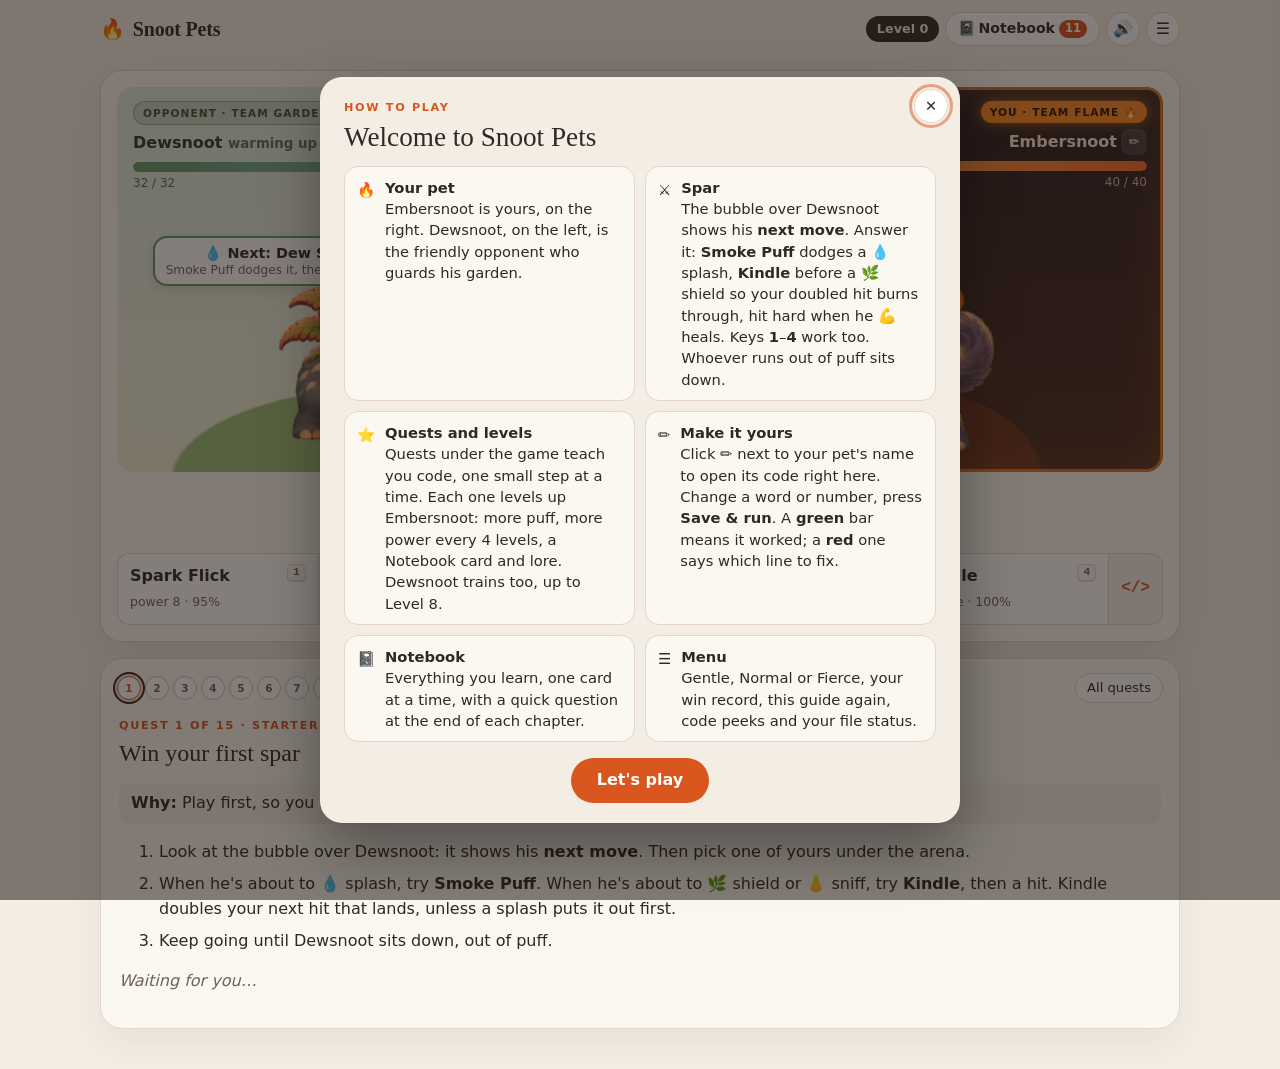
==== commit 07391e3c: "Add an online code editor so the game works with nothing to download Online, the ✏️ next to the pet'" ====
--- a/index.html
+++ b/index.html
@@ -11,7 +11,8 @@
   <script>
     window.SNOOT_ERRORS = [];
     window.addEventListener("error", function (e) {
-      var m = String(e.filename || "").match(/(my-[a-z-]+\.js|practice\/[a-z-]+\.js)$/);
+      var edited = (window.SNOOT_EDITED || {})[e.filename];          // a file you changed in the online editor
+      var m = edited ? [0, edited] : String(e.filename || "").match(/(my-[a-z-]+\.js|practice\/[a-z-]+\.js)$/);
       if (m) window.SNOOT_ERRORS.push({ file: m[1], line: e.lineno, message: e.message });
     });
   </script>
@@ -110,8 +111,9 @@
     <div class="menu-block">
       <p class="eyebrow">YOUR FILES</p>
       <p id="menu-status">✓ Your files look good.</p>
-      <p class="small">🔥 Your pet lives in <code>my-embersnoot.js</code>. Change it any time: save ⌘S, then reload ⌘R.</p>
-      <p class="small preview-note" id="preview-banner" hidden>You're viewing the online version, which can't see your files. To change your pet, edit your own copy of the folder and open its <b>index.html</b>.</p>
+      <p class="small">🔥 Your pet lives in <code>my-embersnoot.js</code>. <span class="local-only">Change it any time: save ⌘S, then reload ⌘R.</span></p>
+      <p id="menu-edit" hidden><button type="button" class="chip" id="menu-edit-btn">✏️ Edit code</button> <span class="small">change your pet right here</span></p>
+      <p class="small preview-note" id="preview-banner" hidden>🌐 You're playing online. Your code changes are kept in this browser only.</p>
     </div>
     <div class="menu-block">
       <p class="eyebrow">SPARRING</p>
@@ -160,6 +162,27 @@
   </aside>
 
   <!-- POP-UP: "How to play" and short intros. Closes with ✕, Esc, or a click outside. -->
+  <!-- ✏️ CODE EDITOR: online only. Change your files right in the game. -->
+  <aside class="editor" id="editor" hidden aria-labelledby="ed-title">
+    <div class="nb-head">
+      <div><p class="eyebrow">YOUR CODE</p><h2 id="ed-title">✏️ Edit code</h2></div>
+      <button type="button" class="chip" id="ed-close">Close</button>
+    </div>
+    <label class="small" for="ed-file">File</label>
+    <select id="ed-file" class="ed-file"></select>
+    <div class="ed-box">
+      <pre class="ed-gutter" id="ed-gutter" aria-hidden="true"></pre>
+      <textarea id="ed-text" class="ed-text" spellcheck="false" autocomplete="off" autocorrect="off" autocapitalize="off" aria-label="Code"></textarea>
+    </div>
+    <p class="small" id="ed-status"></p>
+    <div class="ed-actions">
+      <button type="button" class="primary" id="ed-save">Save &amp; run</button>
+      <button type="button" class="chip" id="ed-undo">Undo my typing</button>
+      <button type="button" class="chip" id="ed-reset" hidden>Reset to original</button>
+    </div>
+    <p class="small">Change a word or number, then <b>Save &amp; run</b>. A <b>green</b> bar means it worked; a <b>red</b> one says which line to fix. Your version stays in this browser only.</p>
+  </aside>
+
   <div class="modal-backdrop" id="modal" hidden>
     <div class="modal" role="dialog" aria-modal="true" aria-labelledby="modal-title">
       <button type="button" class="modal-x" id="modal-x" aria-label="Close">✕</button>
@@ -170,17 +193,30 @@
   <div class="toast" id="toast" role="status" aria-live="polite" hidden></div>
 
   <!-- The order matters: your pet's settings load first, then the game parts that use them. -->
-  <script src="my-embersnoot.js"></script>
-  <script src="my-lore.js"></script>
-  <script src="my-quests.js"></script>
-  <script src="practice/bug-hunt.js"></script>
-  <script src="practice/my-functions.js"></script>
+  <!-- YOUR files. On your computer, the game reads them straight from the folder.
+       Online, if you changed one in the game's ✏️ code editor, your version
+       (kept in this browser) runs instead of the original. -->
+  <script>
+    (function () {
+      var files = ["my-embersnoot.js", "my-lore.js", "my-quests.js", "practice/bug-hunt.js", "practice/my-functions.js"];
+      var online = location.protocol !== "file:";
+      window.SNOOT_EDITED = {};
+      files.forEach(function (f) {
+        var code = null;
+        if (online) { try { code = localStorage.getItem("snoot-code:" + f); } catch (e) {} }
+        var src = f;
+        if (code != null) { src = URL.createObjectURL(new Blob([code], { type: "text/javascript" })); window.SNOOT_EDITED[src] = f; }
+        document.write('<script src="' + src + '"><\/script>');
+      });
+    })();
+  </script>
   <script src="game-parts/checker.js"></script>
   <script src="game-parts/sounds.js"></script>
   <script src="game-parts/notebook.js"></script>
   <script src="game-parts/embersnoot.js"></script>
   <script src="game-parts/dewsnoot.js"></script>
   <script src="game-parts/battle.js"></script>
+  <script src="game-parts/editor.js"></script>
   <script src="game-parts/lessons.js"></script>
 </body>
 </html>
--- a/game-parts/styles.css
+++ b/game-parts/styles.css
@@ -377,3 +377,17 @@
 @media (prefers-reduced-motion: reduce) {
   .arena.shake-small, .arena.shake-big { animation: none; }
 }
+.modal a, .preview-note a { color: var(--ember); font-weight: 700; }
+
+/* ---- ✏️ Code editor (online version only) ---- */
+.editor { position: fixed; top: 0; right: 0; bottom: 0; width: min(620px, 100%); background: var(--paper); border-left: 1px solid var(--line); box-shadow: -14px 0 40px rgba(40, 25, 15, .2); overflow-y: auto; padding: 20px 20px 32px; z-index: 22; display: flex; flex-direction: column; gap: 8px; }
+.editor h2 { margin: 0; font: 500 1.6rem Georgia, serif; }
+.ed-file { font: inherit; padding: 6px 8px; border: 1px solid var(--line); border-radius: 10px; background: #fff; }
+.ed-box { display: flex; flex: 1; min-height: 300px; border: 1px solid #3b3130; border-radius: 12px; overflow: hidden; background: #2b2322; }
+.ed-gutter, .ed-text { font: 13px/1.55 ui-monospace, Menlo, monospace; margin: 0; padding: 12px 8px; }
+.ed-gutter { color: #8d7c76; text-align: right; user-select: none; overflow: hidden; min-width: 2.6em; background: #241d1c; border-right: 1px solid #3b3130; }
+.ed-text { flex: 1; resize: none; border: 0; outline: none; background: transparent; color: #f6ece4; white-space: pre; overflow: auto; tab-size: 2; caret-color: var(--ember); }
+.ed-text::selection { background: rgba(255, 138, 36, .45); }
+.ed-actions { display: flex; gap: 8px; flex-wrap: wrap; align-items: center; }
+#ed-status { margin: 0; }
+@media (max-width: 700px) { .editor { padding: 14px 12px 24px; } .ed-gutter, .ed-text { font-size: 12px; } }
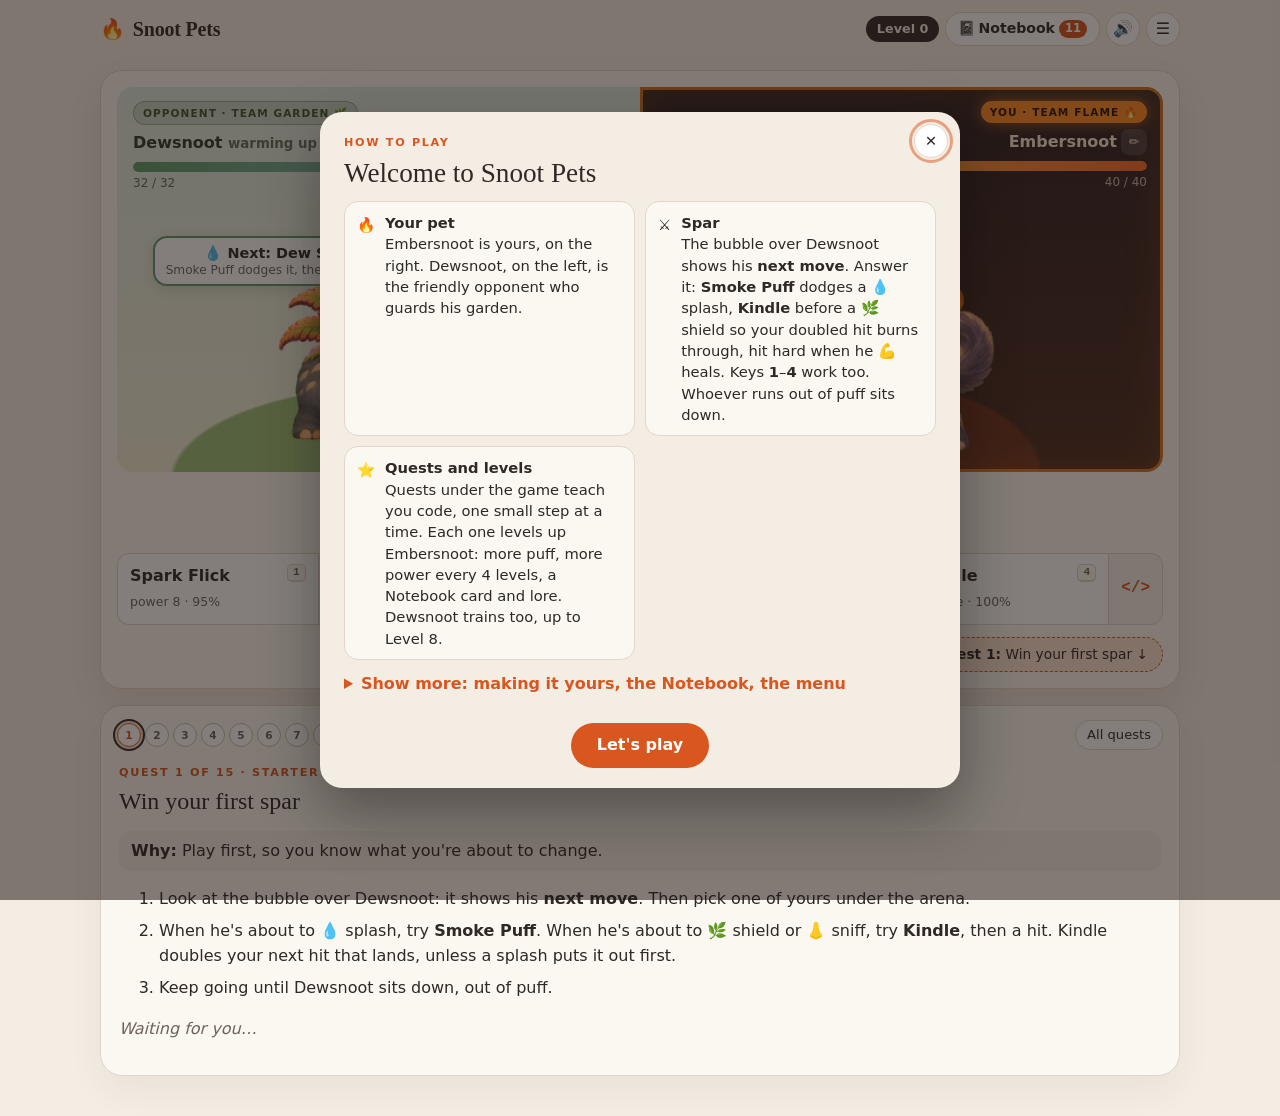
==== commit c7348246: "Codex play-test fixes: quest cue, online editor quest, shorter guide A 🎯 current-quest cue sits in t" ====
--- a/index.html
+++ b/index.html
@@ -78,7 +78,7 @@
 
       <p class="battle-log" id="battle-log" role="status" aria-live="polite">Getting ready…</p>
       <div class="moves" id="moves"></div>
-      <div class="arena-foot"><button type="button" class="primary" id="rematch" hidden>Spar again</button></div>
+      <div class="arena-foot"><button type="button" class="primary" id="rematch" hidden>Spar again</button><button type="button" class="quest-cue" id="quest-cue" hidden></button></div>
       <div class="save-reminder" id="save-reminder" role="status" hidden></div>
     </section>
 
--- a/game-parts/styles.css
+++ b/game-parts/styles.css
@@ -288,7 +288,7 @@
 .rename-line { margin: 6px 0; background: #221c1d; color: #ffd8a8; border-radius: 10px; padding: 8px 10px; font: .82rem ui-monospace, Menlo, monospace; white-space: pre-wrap; }
 .rename-line code { background: none; padding: 0; color: inherit; }
 .rename-actions { display: flex; gap: 8px; flex-wrap: wrap; }
-.arena-foot:empty, .arena-foot:has(> [hidden]:only-child) { display: none; }
+.arena-foot:empty, .arena-foot:not(:has(> :not([hidden]))) { display: none; }
 
 @media (max-width: 640px) {
   .top-label { display: none; }
@@ -391,3 +391,14 @@
 .ed-actions { display: flex; gap: 8px; flex-wrap: wrap; align-items: center; }
 #ed-status { margin: 0; }
 @media (max-width: 700px) { .editor { padding: 14px 12px 24px; } .ed-gutter, .ed-text { font-size: 12px; } }
+
+/* ---- 🎯 Current quest cue (in the arena) and the quest card flash ---- */
+.quest-cue { margin-left: auto; border: 1px dashed var(--ember); background: var(--ember-soft); color: var(--ink); border-radius: 99px; padding: 6px 14px; font-size: .86rem; cursor: pointer; text-align: left; }
+.quest-cue:hover { background: #fff; }
+.quest-card.flash { animation: card-flash 1.2s ease-out; }
+@keyframes card-flash { 0% { box-shadow: 0 0 0 0 rgba(255, 138, 36, .6); } 100% { box-shadow: 0 0 0 14px rgba(255, 138, 36, 0); } }
+@media (max-width: 700px) { .quest-cue { margin-left: 0; width: 100%; } }
+
+/* ---- How to play: the optional extra boxes ---- */
+.howto-more { margin-top: 12px; }
+.howto-more summary { cursor: pointer; font-weight: 700; color: var(--ember); margin-bottom: 10px; }
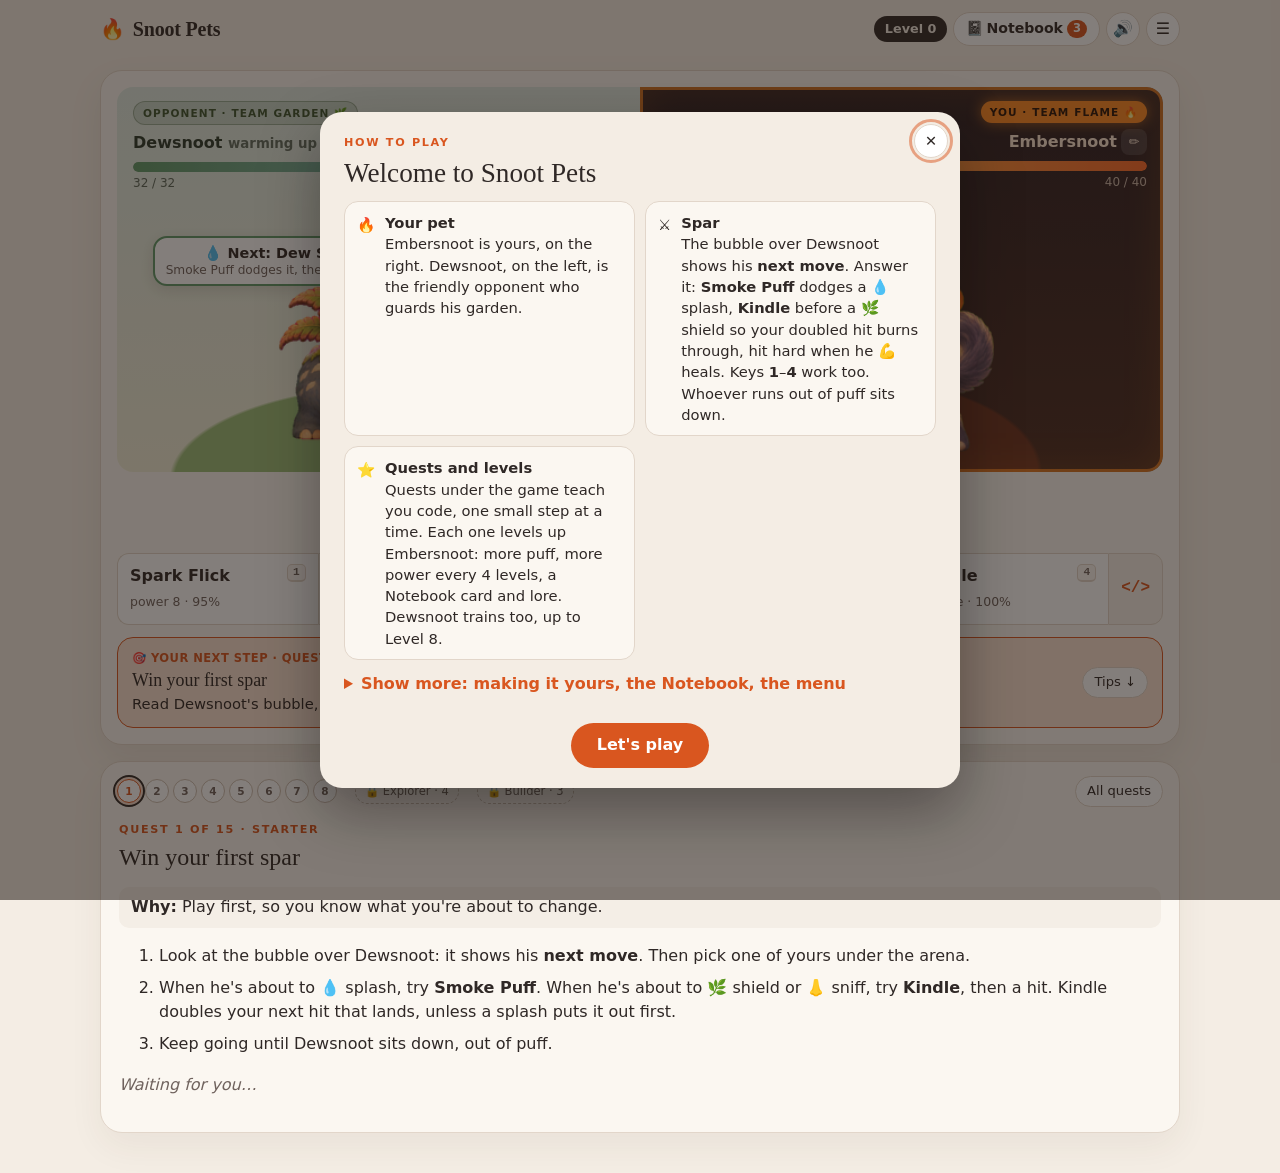
==== commit 31118b43: "Pacing round: next-step panel, folded tiers and chapters, clearer VS Code quest - "Your next step" p" ====
--- a/index.html
+++ b/index.html
@@ -78,7 +78,9 @@
 
       <p class="battle-log" id="battle-log" role="status" aria-live="polite">Getting ready…</p>
       <div class="moves" id="moves"></div>
-      <div class="arena-foot"><button type="button" class="primary" id="rematch" hidden>Spar again</button><button type="button" class="quest-cue" id="quest-cue" hidden></button></div>
+      <div class="arena-foot"><button type="button" class="primary" id="rematch" hidden>Spar again</button></div>
+      <!-- 🎯 YOUR NEXT STEP: the current quest and what to do now, always in view. -->
+      <div class="next-step" id="next-step" role="region" aria-label="Your next step" hidden></div>
       <div class="save-reminder" id="save-reminder" role="status" hidden></div>
     </section>
 
--- a/game-parts/styles.css
+++ b/game-parts/styles.css
@@ -392,12 +392,23 @@
 #ed-status { margin: 0; }
 @media (max-width: 700px) { .editor { padding: 14px 12px 24px; } .ed-gutter, .ed-text { font-size: 12px; } }
 
-/* ---- 🎯 Current quest cue (in the arena) and the quest card flash ---- */
-.quest-cue { margin-left: auto; border: 1px dashed var(--ember); background: var(--ember-soft); color: var(--ink); border-radius: 99px; padding: 6px 14px; font-size: .86rem; cursor: pointer; text-align: left; }
-.quest-cue:hover { background: #fff; }
+/* ---- 🎯 Your next step (in the arena) and the quest card flash ---- */
+.next-step { display: flex; align-items: center; gap: 12px; margin-top: 12px; padding: 12px 14px; border: 1.5px solid var(--ember); background: var(--ember-soft); border-radius: 16px; }
+.ns-text { flex: 1; min-width: 0; }
+.ns-text p { margin: 0; }
+.ns-eyebrow { font-size: .72rem; font-weight: 700; letter-spacing: .04em; text-transform: uppercase; color: var(--ember); }
+.ns-title { font: 500 1.12rem Georgia, serif; margin: 2px 0 !important; }
+.ns-next { font-size: .92rem; }
+.ns-actions { display: flex; gap: 8px; flex-wrap: wrap; justify-content: flex-end; }
 .quest-card.flash { animation: card-flash 1.2s ease-out; }
 @keyframes card-flash { 0% { box-shadow: 0 0 0 0 rgba(255, 138, 36, .6); } 100% { box-shadow: 0 0 0 14px rgba(255, 138, 36, 0); } }
-@media (max-width: 700px) { .quest-cue { margin-left: 0; width: 100%; } }
+@media (max-width: 700px) { .next-step { flex-direction: column; align-items: stretch; } .ns-actions { justify-content: flex-start; } }
+
+/* ---- Later tiers and Notebook chapters, folded up until you reach them ---- */
+.qd-locked { font-size: .72rem; color: var(--muted); border: 1.5px dashed #cdbfb2; border-radius: 99px; padding: 3px 9px; white-space: nowrap; }
+.quest.locked { color: var(--muted); }
+.quest.locked .q-mark { background: transparent; border: 0; }
+.nb-more { margin: 4px 2px 0; grid-column: 1 / -1; color: var(--muted); }
 
 /* ---- How to play: the optional extra boxes ---- */
 .howto-more { margin-top: 12px; }
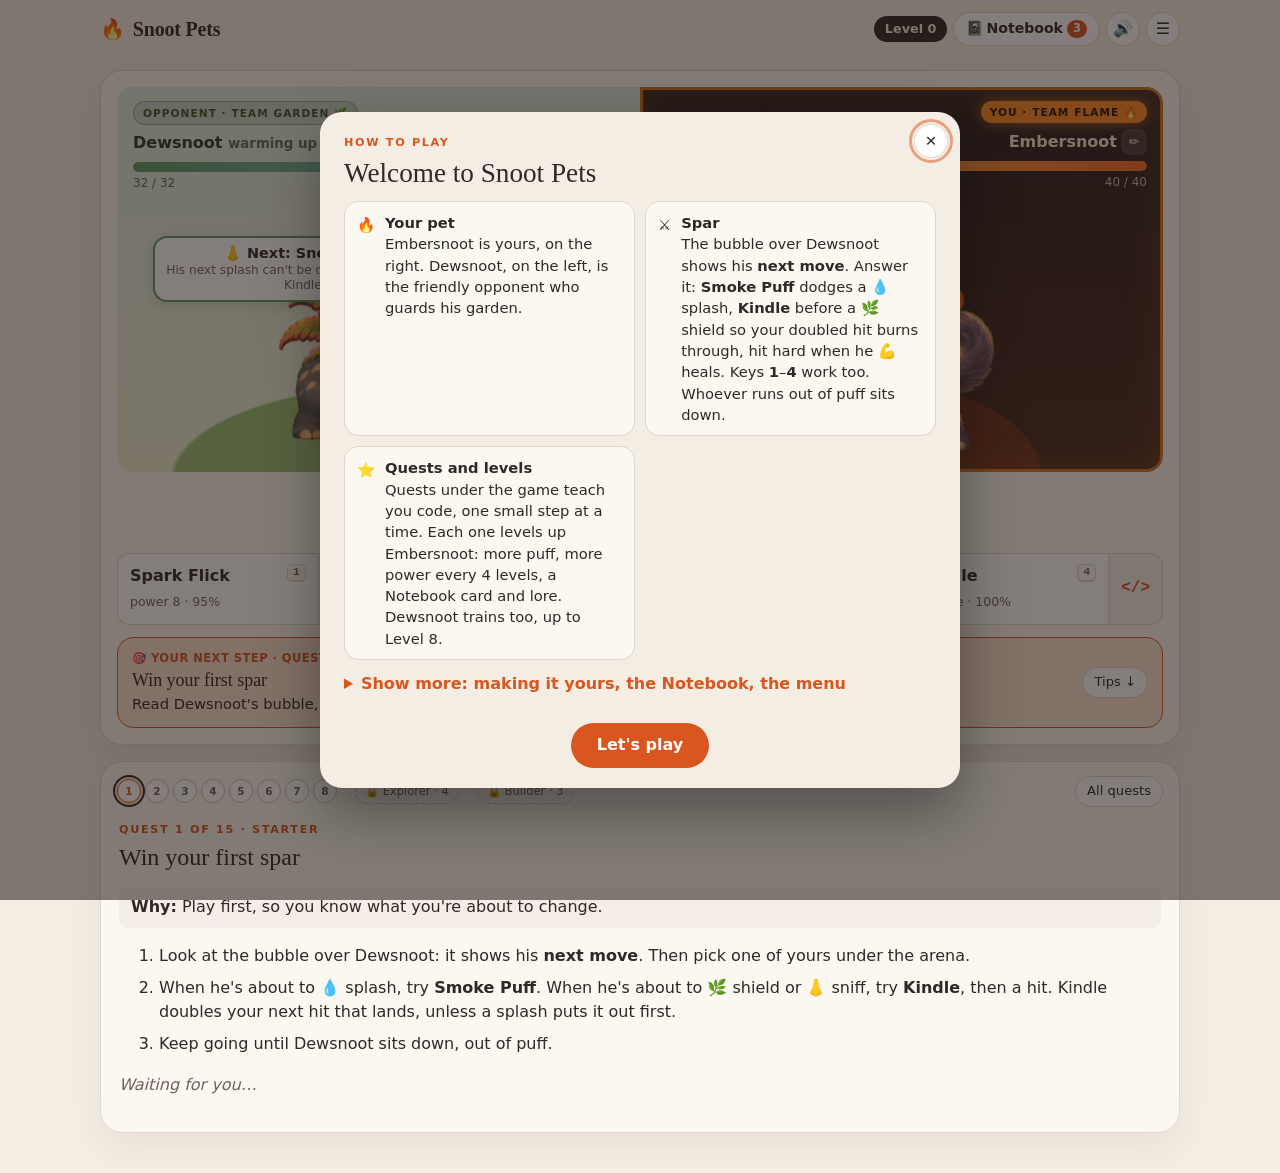
==== commit 559604f5: "Play-test polish: shorter Quest 2 text, tab icon, narrow-phone labels - Online Quest 2 note and comp" ====
--- a/index.html
+++ b/index.html
@@ -5,6 +5,7 @@
   <meta name="viewport" content="width=device-width, initial-scale=1">
   <meta name="robots" content="noindex, nofollow">
   <title>Snoot Pets</title>
+  <link rel="icon" href="data:image/svg+xml,<svg xmlns='http://www.w3.org/2000/svg' viewBox='0 0 100 100'><text y='.9em' font-size='90'>🔥</text></svg>">
   <link rel="stylesheet" href="game-parts/styles.css">
   <!-- This tiny script listens for typos in YOUR files (my-… and practice/…),
        so the red bar can say which file and line has the problem. -->
--- a/game-parts/styles.css
+++ b/game-parts/styles.css
@@ -337,6 +337,12 @@
   .dew-mover { margin-bottom: 0; }
   .hero h1 { margin-top: 18px; }
 }
+@media (max-width: 420px) {
+  .side { padding: 8px 6px 0; }
+  .nameplate { font-size: .86rem; gap: 4px; flex-wrap: wrap; }
+  .tag { font-size: .64rem; padding: 1px 6px; }
+  .team-badge { font-size: .5rem; letter-spacing: .02em; padding: 2px 6px; }
+}
 @media (prefers-reduced-motion: reduce) {
   * { transition: none !important; scroll-behavior: auto !important; animation: none !important; }
 }
